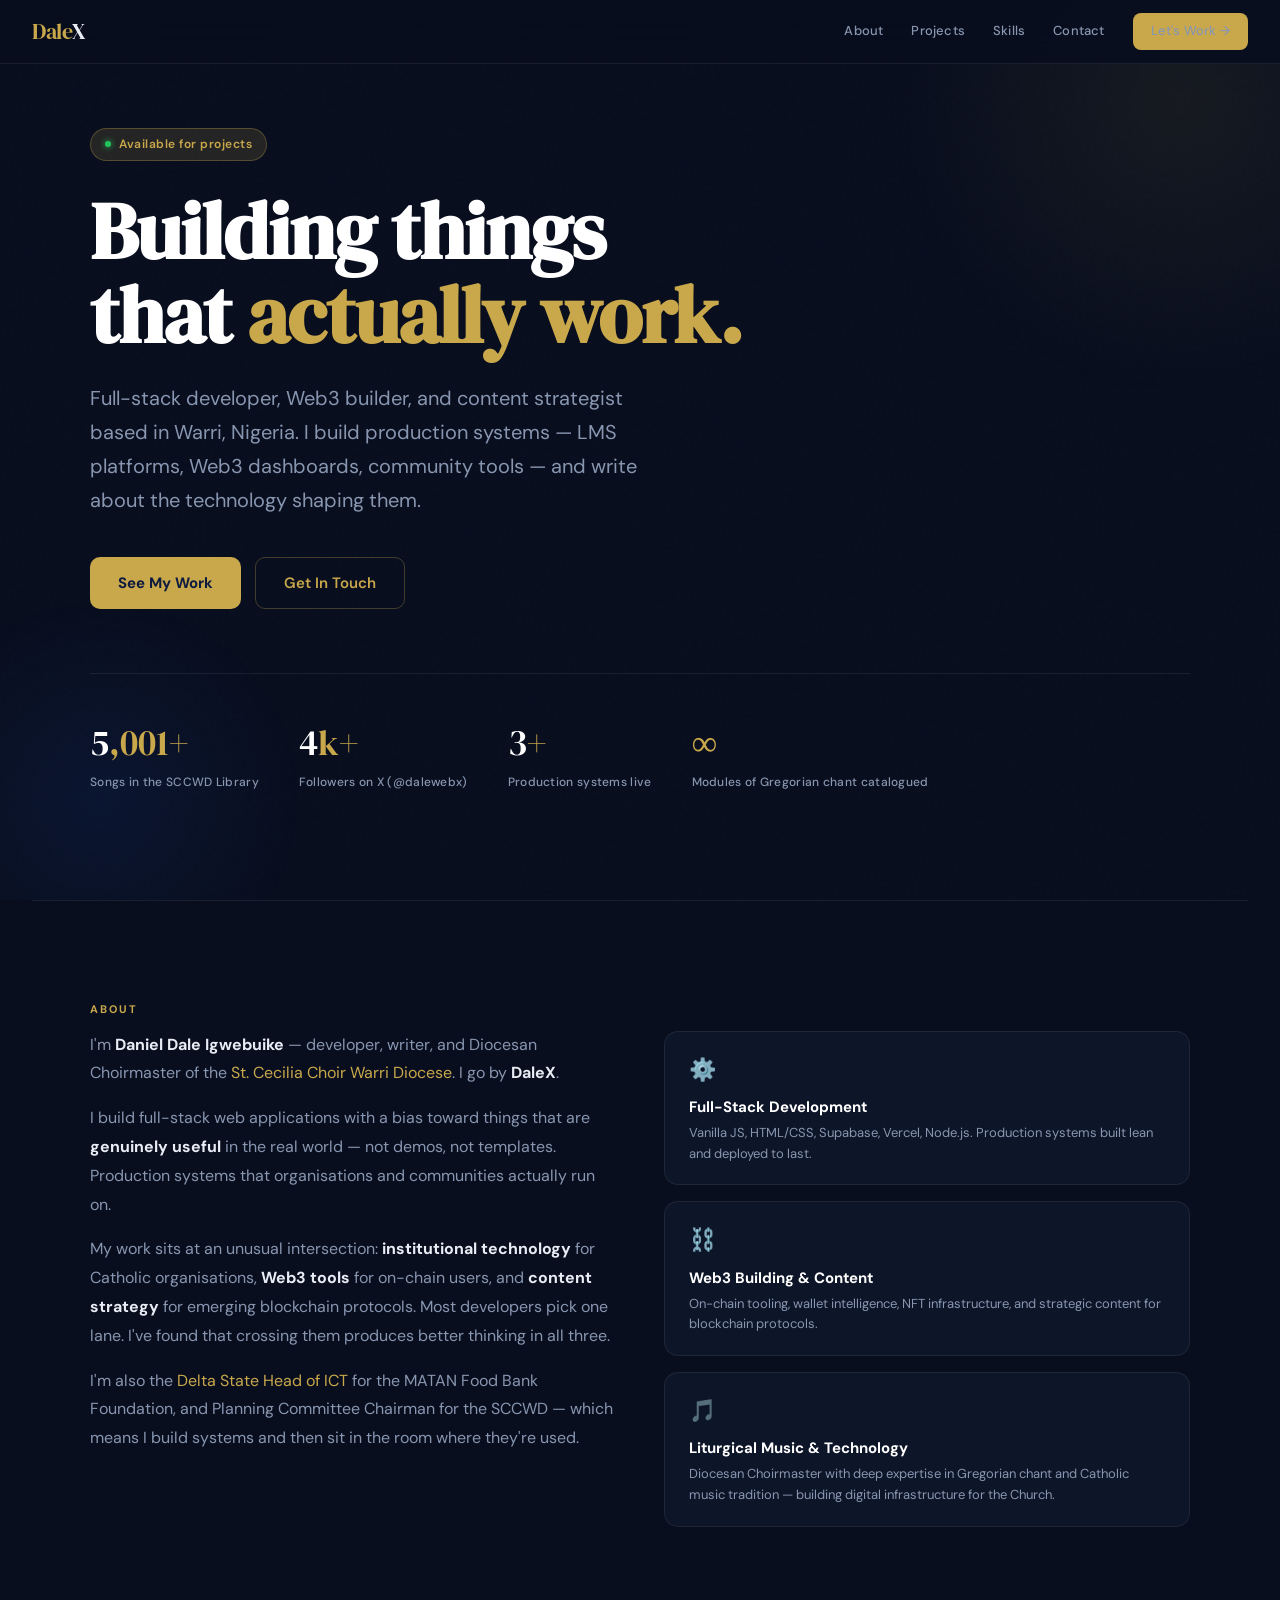
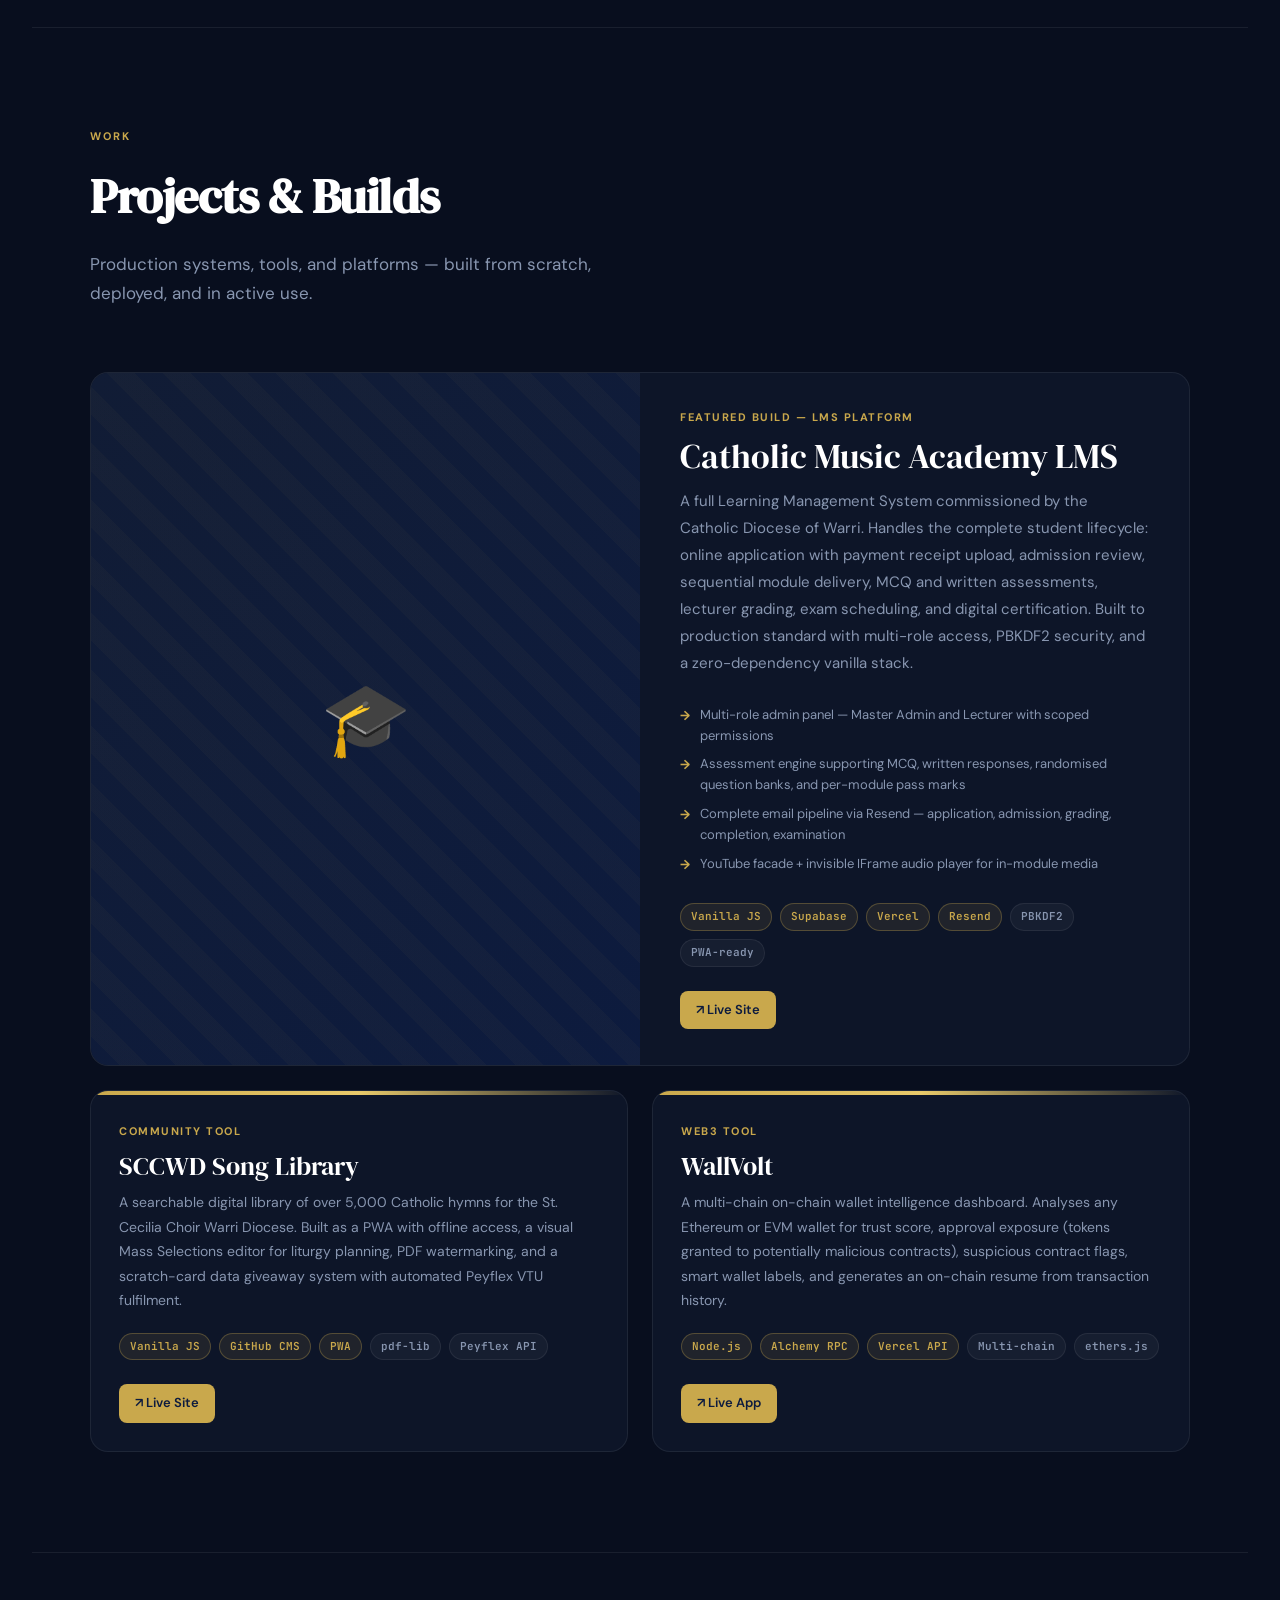
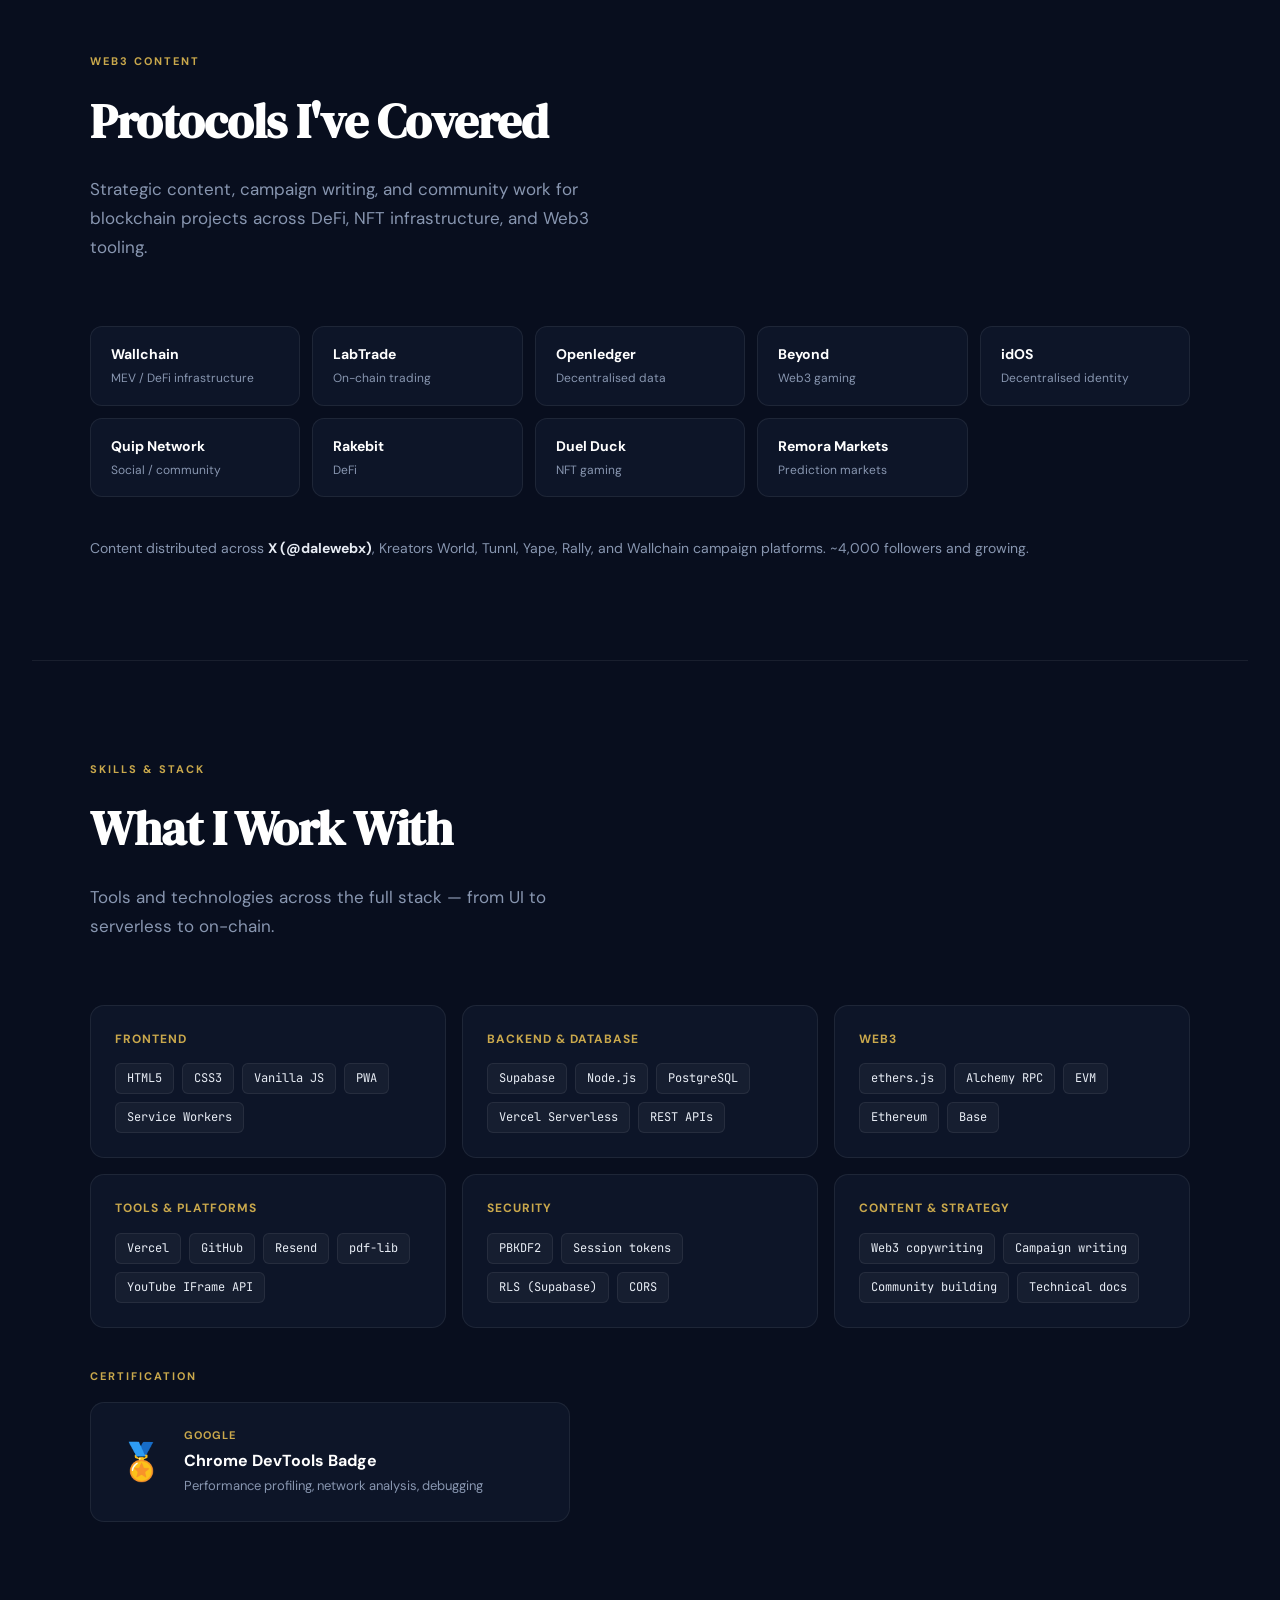
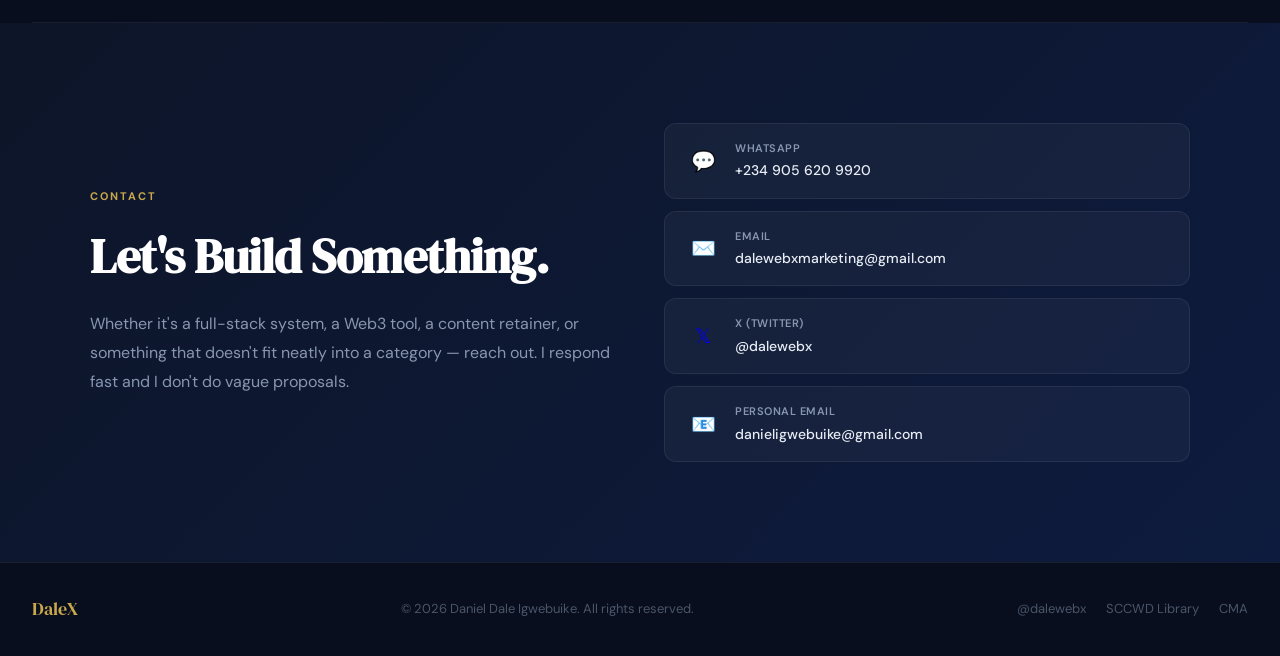
==== index.html @ 3e9bd4d6 "Rename index (40).html to index.html" ====
<!DOCTYPE html>
<html lang="en">
<head>
<meta charset="UTF-8"/>
<meta name="viewport" content="width=device-width,initial-scale=1.0"/>
<title>DaleX — Full-Stack Developer & Web3 Builder</title>
<link href="https://fonts.googleapis.com/css2?family=DM+Serif+Display:ital@0;1&family=DM+Sans:opsz,wght@9..40,300;9..40,400;9..40,500;9..40,600;9..40,700&family=JetBrains+Mono:wght@400;500&display=swap" rel="stylesheet"/>
<style>
*,*::before,*::after{box-sizing:border-box;margin:0;padding:0;}
:root{
  --bg:#080E1E;
  --bg2:#0D1528;
  --bg3:#111C35;
  --navy:#0D1B3E;
  --gold:#C9A84C;
  --gold2:#E8C96A;
  --gold-dim:rgba(201,168,76,0.15);
  --gold-border:rgba(201,168,76,0.3);
  --white:#FFFFFF;
  --text:#E8EDF5;
  --muted:#8896B0;
  --dim:#4A5568;
  --border:rgba(255,255,255,0.07);
  --card:#0D1528;
  --card2:#111C35;
  --ok:#22C55E;
  --tag-bg:rgba(201,168,76,0.1);
}
html{scroll-behavior:smooth;}
body{background:var(--bg);color:var(--text);font-family:'DM Sans',sans-serif;line-height:1.6;overflow-x:hidden;}

/* ── NOISE TEXTURE ── */
body::before{content:'';position:fixed;inset:0;background-image:url("data:image/svg+xml,%3Csvg viewBox='0 0 256 256' xmlns='http://www.w3.org/2000/svg'%3E%3Cfilter id='noise'%3E%3CfeTurbulence type='fractalNoise' baseFrequency='0.9' numOctaves='4' stitchTiles='stitch'/%3E%3C/filter%3E%3Crect width='100%25' height='100%25' filter='url(%23noise)' opacity='0.03'/%3E%3C/svg%3E");pointer-events:none;z-index:0;opacity:0.4;}

/* ── NAV ── */
nav{position:fixed;top:0;left:0;right:0;z-index:100;padding:0 32px;height:64px;display:flex;align-items:center;justify-content:space-between;border-bottom:1px solid var(--border);background:rgba(8,14,30,0.85);backdrop-filter:blur(16px);}
.nav-brand{font-family:'DM Serif Display',serif;font-size:22px;color:var(--gold);letter-spacing:-0.5px;text-decoration:none;}
.nav-brand span{color:var(--text);}
.nav-links{display:flex;align-items:center;gap:28px;}
.nav-links a{font-size:13px;font-weight:500;color:var(--muted);text-decoration:none;letter-spacing:0.2px;transition:color 0.2s;}
.nav-links a:hover{color:var(--gold);}
.nav-cta{background:var(--gold);color:var(--navy);padding:8px 18px;border-radius:8px;font-size:13px;font-weight:700;text-decoration:none;transition:all 0.2s;}
.nav-cta:hover{background:var(--gold2);transform:translateY(-1px);}
@media(max-width:600px){.nav-links{display:none;}}

/* ── HERO ── */
.hero{min-height:100vh;display:flex;align-items:center;padding:100px 32px 80px;position:relative;overflow:hidden;}
.hero-glow{position:absolute;top:-200px;right:-200px;width:600px;height:600px;background:radial-gradient(circle,rgba(201,168,76,0.08) 0%,transparent 70%);pointer-events:none;}
.hero-glow2{position:absolute;bottom:-100px;left:-100px;width:400px;height:400px;background:radial-gradient(circle,rgba(13,27,62,0.6) 0%,transparent 70%);pointer-events:none;}
.hero-inner{max-width:1100px;margin:0 auto;width:100%;position:relative;z-index:1;}
.hero-badge{display:inline-flex;align-items:center;gap:8px;background:var(--gold-dim);border:1px solid var(--gold-border);border-radius:100px;padding:6px 14px;font-size:12px;font-weight:600;color:var(--gold);letter-spacing:0.5px;margin-bottom:28px;}
.hero-badge::before{content:'';width:6px;height:6px;border-radius:50%;background:var(--ok);box-shadow:0 0 6px var(--ok);animation:pulse 2s infinite;}
@keyframes pulse{0%,100%{opacity:1;}50%{opacity:0.4;}}
.hero-title{font-family:'DM Serif Display',serif;font-size:clamp(42px,7vw,80px);line-height:1.05;color:var(--white);margin-bottom:24px;letter-spacing:-1px;}
.hero-title .gold{color:var(--gold);}
.hero-title .dim{color:var(--muted);}
.hero-sub{font-size:clamp(16px,2vw,20px);color:var(--muted);max-width:560px;line-height:1.7;margin-bottom:40px;}
.hero-actions{display:flex;gap:14px;flex-wrap:wrap;}
.btn-primary{background:var(--gold);color:var(--navy);padding:14px 28px;border-radius:10px;font-size:15px;font-weight:700;text-decoration:none;transition:all 0.2s;display:inline-flex;align-items:center;gap:8px;}
.btn-primary:hover{background:var(--gold2);transform:translateY(-2px);box-shadow:0 8px 24px rgba(201,168,76,0.25);}
.btn-outline{border:1.5px solid var(--gold-border);color:var(--gold);padding:13px 28px;border-radius:10px;font-size:15px;font-weight:600;text-decoration:none;transition:all 0.2s;display:inline-flex;align-items:center;gap:8px;}
.btn-outline:hover{border-color:var(--gold);background:var(--gold-dim);}
.hero-stats{display:flex;gap:40px;margin-top:64px;padding-top:40px;border-top:1px solid var(--border);flex-wrap:wrap;}
.stat-item{}
.stat-num{font-family:'DM Serif Display',serif;font-size:36px;color:var(--white);}
.stat-num span{color:var(--gold);}
.stat-label{font-size:12px;color:var(--muted);font-weight:500;letter-spacing:0.3px;margin-top:2px;}

/* ── SECTIONS ── */
section{padding:100px 32px;position:relative;}
.section-inner{max-width:1100px;margin:0 auto;}
.section-label{font-size:11px;font-weight:700;letter-spacing:2px;text-transform:uppercase;color:var(--gold);margin-bottom:12px;}
.section-title{font-family:'DM Serif Display',serif;font-size:clamp(32px,5vw,48px);color:var(--white);margin-bottom:16px;letter-spacing:-0.5px;}
.section-sub{font-size:17px;color:var(--muted);max-width:540px;line-height:1.7;margin-bottom:64px;}
.divider{height:1px;background:var(--border);margin:0 32px;}

/* ── ABOUT ── */
.about-grid{display:grid;grid-template-columns:1fr 1fr;gap:48px;align-items:start;}
@media(max-width:768px){.about-grid{grid-template-columns:1fr;}}
.about-text p{font-size:16px;color:var(--muted);line-height:1.8;margin-bottom:16px;}
.about-text p strong{color:var(--text);}
.about-text p .gold{color:var(--gold);}
.pillars{display:flex;flex-direction:column;gap:16px;}
.pillar{background:var(--card);border:1px solid var(--border);border-radius:14px;padding:20px 24px;transition:border-color 0.2s;}
.pillar:hover{border-color:var(--gold-border);}
.pillar-icon{font-size:22px;margin-bottom:8px;}
.pillar-title{font-size:15px;font-weight:700;color:var(--white);margin-bottom:4px;}
.pillar-desc{font-size:13px;color:var(--muted);line-height:1.6;}

/* ── PROJECTS ── */
.projects-grid{display:grid;grid-template-columns:repeat(auto-fill,minmax(480px,1fr));gap:24px;}
@media(max-width:560px){.projects-grid{grid-template-columns:1fr;}}
.project-card{background:var(--card);border:1px solid var(--border);border-radius:18px;overflow:hidden;transition:all 0.25s;position:relative;}
.project-card:hover{border-color:var(--gold-border);transform:translateY(-4px);box-shadow:0 16px 48px rgba(0,0,0,0.4);}
.project-card.featured{grid-column:1/-1;display:grid;grid-template-columns:1fr 1fr;gap:0;}
@media(max-width:800px){.project-card.featured{grid-template-columns:1fr;}}
.project-accent{height:4px;background:linear-gradient(90deg,var(--gold),var(--gold2),transparent);}
.project-body{padding:28px;}
.project-featured-body{padding:36px 40px;display:flex;flex-direction:column;justify-content:center;}
.project-featured-visual{background:linear-gradient(135deg,var(--bg3),var(--navy));display:flex;align-items:center;justify-content:center;min-height:260px;position:relative;overflow:hidden;}
.project-featured-visual::before{content:'';position:absolute;inset:0;background:repeating-linear-gradient(45deg,transparent,transparent 20px,rgba(201,168,76,0.03) 20px,rgba(201,168,76,0.03) 40px);}
.pf-icon{font-size:72px;position:relative;z-index:1;}
.project-type{font-size:11px;font-weight:700;letter-spacing:1.5px;text-transform:uppercase;color:var(--gold);margin-bottom:10px;}
.project-name{font-family:'DM Serif Display',serif;font-size:26px;color:var(--white);margin-bottom:8px;line-height:1.2;}
.project-name-lg{font-family:'DM Serif Display',serif;font-size:34px;color:var(--white);margin-bottom:12px;line-height:1.15;}
.project-desc{font-size:14px;color:var(--muted);line-height:1.75;margin-bottom:20px;}
.project-desc-lg{font-size:15px;color:var(--muted);line-height:1.8;margin-bottom:28px;}
.project-tags{display:flex;gap:8px;flex-wrap:wrap;margin-bottom:24px;}
.tag{background:var(--tag-bg);border:1px solid var(--gold-border);color:var(--gold);font-size:11px;font-weight:600;padding:4px 10px;border-radius:100px;font-family:'JetBrains Mono',monospace;}
.tag.dim{background:rgba(255,255,255,0.04);border-color:var(--border);color:var(--muted);}
.project-links{display:flex;gap:10px;flex-wrap:wrap;}
.link-btn{display:inline-flex;align-items:center;gap:6px;font-size:13px;font-weight:600;text-decoration:none;padding:9px 16px;border-radius:8px;transition:all 0.18s;}
.link-live{background:var(--gold);color:var(--navy);}
.link-live:hover{background:var(--gold2);}
.link-ghost{border:1px solid var(--border);color:var(--muted);}
.link-ghost:hover{border-color:var(--gold-border);color:var(--gold);}
.project-highlights{display:flex;flex-direction:column;gap:8px;margin-bottom:28px;}
.highlight{display:flex;align-items:flex-start;gap:10px;font-size:13px;color:var(--muted);}
.highlight::before{content:'→';color:var(--gold);font-weight:700;margin-top:1px;flex-shrink:0;}

/* ── WEB3 CONTENT ── */
.content-grid{display:grid;grid-template-columns:repeat(auto-fill,minmax(200px,1fr));gap:12px;margin-bottom:40px;}
.content-pill{background:var(--card);border:1px solid var(--border);border-radius:12px;padding:16px 20px;transition:all 0.2s;}
.content-pill:hover{border-color:var(--gold-border);}
.content-pill-name{font-size:14px;font-weight:700;color:var(--white);margin-bottom:4px;}
.content-pill-cat{font-size:12px;color:var(--muted);}

/* ── SKILLS ── */
.skills-grid{display:grid;grid-template-columns:repeat(auto-fill,minmax(280px,1fr));gap:16px;}
.skill-group{background:var(--card);border:1px solid var(--border);border-radius:14px;padding:24px;}
.skill-group-title{font-size:12px;font-weight:700;letter-spacing:1px;text-transform:uppercase;color:var(--gold);margin-bottom:14px;}
.skill-items{display:flex;flex-wrap:wrap;gap:8px;}
.skill-item{background:rgba(255,255,255,0.04);border:1px solid var(--border);border-radius:6px;padding:5px 11px;font-size:12px;color:var(--text);font-family:'JetBrains Mono',monospace;}

/* ── CERT ── */
.cert-card{background:var(--card);border:1px solid var(--border);border-radius:14px;padding:24px 28px;display:flex;align-items:center;gap:20px;max-width:480px;}
.cert-icon{font-size:36px;flex-shrink:0;}
.cert-issuer{font-size:11px;font-weight:700;letter-spacing:1px;text-transform:uppercase;color:var(--gold);margin-bottom:4px;}
.cert-name{font-size:16px;font-weight:700;color:var(--white);margin-bottom:2px;}
.cert-sub{font-size:13px;color:var(--muted);}

/* ── CONTACT ── */
.contact-section{background:linear-gradient(135deg,var(--bg2),var(--navy));}
.contact-grid{display:grid;grid-template-columns:1fr 1fr;gap:48px;align-items:center;}
@media(max-width:768px){.contact-grid{grid-template-columns:1fr;}}
.contact-links{display:flex;flex-direction:column;gap:12px;}
.contact-link{display:flex;align-items:center;gap:14px;background:rgba(255,255,255,0.04);border:1px solid var(--border);border-radius:12px;padding:16px 20px;text-decoration:none;transition:all 0.2s;}
.contact-link:hover{border-color:var(--gold-border);background:var(--gold-dim);}
.contact-link-icon{font-size:20px;width:36px;text-align:center;flex-shrink:0;}
.contact-link-label{font-size:11px;color:var(--muted);font-weight:600;letter-spacing:0.5px;text-transform:uppercase;margin-bottom:2px;}
.contact-link-val{font-size:14px;color:var(--text);font-weight:500;}

/* ── FOOTER ── */
footer{padding:32px;border-top:1px solid var(--border);display:flex;align-items:center;justify-content:space-between;flex-wrap:wrap;gap:16px;}
.footer-brand{font-family:'DM Serif Display',serif;font-size:18px;color:var(--gold);}
.footer-credit{font-size:13px;color:var(--dim);}
.footer-links{display:flex;gap:20px;}
.footer-links a{font-size:13px;color:var(--dim);text-decoration:none;transition:color 0.2s;}
.footer-links a:hover{color:var(--gold);}
</style>
</head>
<body>

<!-- NAV -->
<nav>
  <a class="nav-brand" href="#top">Dale<span>X</span></a>
  <div class="nav-links">
    <a href="#about">About</a>
    <a href="#projects">Projects</a>
    <a href="#skills">Skills</a>
    <a href="#contact">Contact</a>
    <a class="nav-cta" href="https://wa.me/2349056209920" target="_blank">Let's Work →</a>
  </div>
</nav>

<!-- HERO -->
<section class="hero" id="top">
  <div class="hero-glow"></div>
  <div class="hero-glow2"></div>
  <div class="hero-inner">
    <div class="hero-badge">Available for projects</div>
    <h1 class="hero-title">
      Building things<br>
      that <span class="gold">actually work.</span>
    </h1>
    <p class="hero-sub">Full-stack developer, Web3 builder, and content strategist based in Warri, Nigeria. I build production systems — LMS platforms, Web3 dashboards, community tools — and write about the technology shaping them.</p>
    <div class="hero-actions">
      <a class="btn-primary" href="#projects">See My Work</a>
      <a class="btn-outline" href="#contact">Get In Touch</a>
    </div>
    <div class="hero-stats">
      <div class="stat-item">
        <div class="stat-num">5<span>,001+</span></div>
        <div class="stat-label">Songs in the SCCWD Library</div>
      </div>
      <div class="stat-item">
        <div class="stat-num">4<span>k+</span></div>
        <div class="stat-label">Followers on X (@dalewebx)</div>
      </div>
      <div class="stat-item">
        <div class="stat-num">3<span>+</span></div>
        <div class="stat-label">Production systems live</div>
      </div>
      <div class="stat-item">
        <div class="stat-num"><span>∞</span></div>
        <div class="stat-label">Modules of Gregorian chant catalogued</div>
      </div>
    </div>
  </div>
</section>

<div class="divider"></div>

<!-- ABOUT -->
<section id="about">
  <div class="section-inner">
    <div class="section-label">About</div>
    <div class="about-grid">
      <div class="about-text">
        <p>I'm <strong>Daniel Dale Igwebuike</strong> — developer, writer, and Diocesan Choirmaster of the <span class="gold">St. Cecilia Choir Warri Diocese</span>. I go by <strong>DaleX</strong>.</p>
        <p>I build full-stack web applications with a bias toward things that are <strong>genuinely useful</strong> in the real world — not demos, not templates. Production systems that organisations and communities actually run on.</p>
        <p>My work sits at an unusual intersection: <strong>institutional technology</strong> for Catholic organisations, <strong>Web3 tools</strong> for on-chain users, and <strong>content strategy</strong> for emerging blockchain protocols. Most developers pick one lane. I've found that crossing them produces better thinking in all three.</p>
        <p>I'm also the <span class="gold">Delta State Head of ICT</span> for the MATAN Food Bank Foundation, and Planning Committee Chairman for the SCCWD — which means I build systems and then sit in the room where they're used.</p>
      </div>
      <div class="pillars">
        <div class="pillar">
          <div class="pillar-icon">⚙️</div>
          <div class="pillar-title">Full-Stack Development</div>
          <div class="pillar-desc">Vanilla JS, HTML/CSS, Supabase, Vercel, Node.js. Production systems built lean and deployed to last.</div>
        </div>
        <div class="pillar">
          <div class="pillar-icon">⛓️</div>
          <div class="pillar-title">Web3 Building & Content</div>
          <div class="pillar-desc">On-chain tooling, wallet intelligence, NFT infrastructure, and strategic content for blockchain protocols.</div>
        </div>
        <div class="pillar">
          <div class="pillar-icon">🎵</div>
          <div class="pillar-title">Liturgical Music & Technology</div>
          <div class="pillar-desc">Diocesan Choirmaster with deep expertise in Gregorian chant and Catholic music tradition — building digital infrastructure for the Church.</div>
        </div>
      </div>
    </div>
  </div>
</section>

<div class="divider"></div>

<!-- PROJECTS -->
<section id="projects">
  <div class="section-inner">
    <div class="section-label">Work</div>
    <h2 class="section-title">Projects & Builds</h2>
    <p class="section-sub">Production systems, tools, and platforms — built from scratch, deployed, and in active use.</p>

    <div class="projects-grid">

      <!-- FEATURED: CMA LMS -->
      <div class="project-card featured">
        <div class="project-featured-visual">
          <div class="pf-icon">🎓</div>
        </div>
        <div class="project-featured-body">
          <div class="project-type">Featured Build — LMS Platform</div>
          <div class="project-name-lg">Catholic Music Academy LMS</div>
          <p class="project-desc-lg">A full Learning Management System commissioned by the Catholic Diocese of Warri. Handles the complete student lifecycle: online application with payment receipt upload, admission review, sequential module delivery, MCQ and written assessments, lecturer grading, exam scheduling, and digital certification. Built to production standard with multi-role access, PBKDF2 security, and a zero-dependency vanilla stack.</p>
          <div class="project-highlights">
            <div class="highlight">Multi-role admin panel — Master Admin and Lecturer with scoped permissions</div>
            <div class="highlight">Assessment engine supporting MCQ, written responses, randomised question banks, and per-module pass marks</div>
            <div class="highlight">Complete email pipeline via Resend — application, admission, grading, completion, examination</div>
            <div class="highlight">YouTube facade + invisible IFrame audio player for in-module media</div>
          </div>
          <div class="project-tags">
            <span class="tag">Vanilla JS</span>
            <span class="tag">Supabase</span>
            <span class="tag">Vercel</span>
            <span class="tag">Resend</span>
            <span class="tag dim">PBKDF2</span>
            <span class="tag dim">PWA-ready</span>
          </div>
          <div class="project-links">
            <a class="link-btn link-live" href="https://catholicmusicacademy.net" target="_blank">↗ Live Site</a>
          </div>
        </div>
      </div>

      <!-- SCCWD LIBRARY -->
      <div class="project-card">
        <div class="project-accent"></div>
        <div class="project-body">
          <div class="project-type">Community Tool</div>
          <div class="project-name">SCCWD Song Library</div>
          <p class="project-desc">A searchable digital library of over 5,000 Catholic hymns for the St. Cecilia Choir Warri Diocese. Built as a PWA with offline access, a visual Mass Selections editor for liturgy planning, PDF watermarking, and a scratch-card data giveaway system with automated Peyflex VTU fulfilment.</p>
          <div class="project-tags">
            <span class="tag">Vanilla JS</span>
            <span class="tag">GitHub CMS</span>
            <span class="tag">PWA</span>
            <span class="tag dim">pdf-lib</span>
            <span class="tag dim">Peyflex API</span>
          </div>
          <div class="project-links">
            <a class="link-btn link-live" href="https://sccwdlibrary.xyz" target="_blank">↗ Live Site</a>
          </div>
        </div>
      </div>

      <!-- WALLVOLT -->
      <div class="project-card">
        <div class="project-accent"></div>
        <div class="project-body">
          <div class="project-type">Web3 Tool</div>
          <div class="project-name">WallVolt</div>
          <p class="project-desc">A multi-chain on-chain wallet intelligence dashboard. Analyses any Ethereum or EVM wallet for trust score, approval exposure (tokens granted to potentially malicious contracts), suspicious contract flags, smart wallet labels, and generates an on-chain resume from transaction history.</p>
          <div class="project-tags">
            <span class="tag">Node.js</span>
            <span class="tag">Alchemy RPC</span>
            <span class="tag">Vercel API</span>
            <span class="tag dim">Multi-chain</span>
            <span class="tag dim">ethers.js</span>
          </div>
          <div class="project-links">
            <a class="link-btn link-live" href="https://wallvolt.vercel.app" target="_blank">↗ Live App</a>
          </div>
        </div>
      </div>

    </div>
  </div>
</section>

<div class="divider"></div>

<!-- WEB3 CONTENT -->
<section>
  <div class="section-inner">
    <div class="section-label">Web3 Content</div>
    <h2 class="section-title">Protocols I've Covered</h2>
    <p class="section-sub">Strategic content, campaign writing, and community work for blockchain projects across DeFi, NFT infrastructure, and Web3 tooling.</p>
    <div class="content-grid">
      <div class="content-pill"><div class="content-pill-name">Wallchain</div><div class="content-pill-cat">MEV / DeFi infrastructure</div></div>
      <div class="content-pill"><div class="content-pill-name">LabTrade</div><div class="content-pill-cat">On-chain trading</div></div>
      <div class="content-pill"><div class="content-pill-name">Openledger</div><div class="content-pill-cat">Decentralised data</div></div>
      <div class="content-pill"><div class="content-pill-name">Beyond</div><div class="content-pill-cat">Web3 gaming</div></div>
      <div class="content-pill"><div class="content-pill-name">idOS</div><div class="content-pill-cat">Decentralised identity</div></div>
      <div class="content-pill"><div class="content-pill-name">Quip Network</div><div class="content-pill-cat">Social / community</div></div>
      <div class="content-pill"><div class="content-pill-name">Rakebit</div><div class="content-pill-cat">DeFi</div></div>
      <div class="content-pill"><div class="content-pill-name">Duel Duck</div><div class="content-pill-cat">NFT gaming</div></div>
      <div class="content-pill"><div class="content-pill-name">Remora Markets</div><div class="content-pill-cat">Prediction markets</div></div>
    </div>
    <p style="font-size:14px;color:var(--muted);">Content distributed across <strong style="color:var(--text);">X (@dalewebx)</strong>, Kreators World, Tunnl, Yape, Rally, and Wallchain campaign platforms. ~4,000 followers and growing.</p>
  </div>
</section>

<div class="divider"></div>

<!-- SKILLS -->
<section id="skills">
  <div class="section-inner">
    <div class="section-label">Skills & Stack</div>
    <h2 class="section-title">What I Work With</h2>
    <p class="section-sub">Tools and technologies across the full stack — from UI to serverless to on-chain.</p>
    <div class="skills-grid">
      <div class="skill-group">
        <div class="skill-group-title">Frontend</div>
        <div class="skill-items">
          <span class="skill-item">HTML5</span><span class="skill-item">CSS3</span><span class="skill-item">Vanilla JS</span><span class="skill-item">PWA</span><span class="skill-item">Service Workers</span>
        </div>
      </div>
      <div class="skill-group">
        <div class="skill-group-title">Backend & Database</div>
        <div class="skill-items">
          <span class="skill-item">Supabase</span><span class="skill-item">Node.js</span><span class="skill-item">PostgreSQL</span><span class="skill-item">Vercel Serverless</span><span class="skill-item">REST APIs</span>
        </div>
      </div>
      <div class="skill-group">
        <div class="skill-group-title">Web3</div>
        <div class="skill-items">
          <span class="skill-item">ethers.js</span><span class="skill-item">Alchemy RPC</span><span class="skill-item">EVM</span><span class="skill-item">Ethereum</span><span class="skill-item">Base</span>
        </div>
      </div>
      <div class="skill-group">
        <div class="skill-group-title">Tools & Platforms</div>
        <div class="skill-items">
          <span class="skill-item">Vercel</span><span class="skill-item">GitHub</span><span class="skill-item">Resend</span><span class="skill-item">pdf-lib</span><span class="skill-item">YouTube IFrame API</span>
        </div>
      </div>
      <div class="skill-group">
        <div class="skill-group-title">Security</div>
        <div class="skill-items">
          <span class="skill-item">PBKDF2</span><span class="skill-item">Session tokens</span><span class="skill-item">RLS (Supabase)</span><span class="skill-item">CORS</span>
        </div>
      </div>
      <div class="skill-group">
        <div class="skill-group-title">Content & Strategy</div>
        <div class="skill-items">
          <span class="skill-item">Web3 copywriting</span><span class="skill-item">Campaign writing</span><span class="skill-item">Community building</span><span class="skill-item">Technical docs</span>
        </div>
      </div>
    </div>
    <div style="margin-top:40px;">
      <div class="section-label" style="margin-bottom:16px;">Certification</div>
      <div class="cert-card">
        <div class="cert-icon">🏅</div>
        <div>
          <div class="cert-issuer">Google</div>
          <div class="cert-name">Chrome DevTools Badge</div>
          <div class="cert-sub">Performance profiling, network analysis, debugging</div>
        </div>
      </div>
    </div>
  </div>
</section>

<div class="divider"></div>

<!-- CONTACT -->
<section id="contact" class="contact-section">
  <div class="section-inner">
    <div class="contact-grid">
      <div>
        <div class="section-label">Contact</div>
        <h2 class="section-title">Let's Build Something.</h2>
        <p style="font-size:16px;color:var(--muted);line-height:1.8;margin-bottom:0;">Whether it's a full-stack system, a Web3 tool, a content retainer, or something that doesn't fit neatly into a category — reach out. I respond fast and I don't do vague proposals.</p>
      </div>
      <div class="contact-links">
        <a class="contact-link" href="https://wa.me/2349056209920" target="_blank">
          <div class="contact-link-icon">💬</div>
          <div>
            <div class="contact-link-label">WhatsApp</div>
            <div class="contact-link-val">+234 905 620 9920</div>
          </div>
        </a>
        <a class="contact-link" href="mailto:dalewebxmarketing@gmail.com">
          <div class="contact-link-icon">✉️</div>
          <div>
            <div class="contact-link-label">Email</div>
            <div class="contact-link-val">dalewebxmarketing@gmail.com</div>
          </div>
        </a>
        <a class="contact-link" href="https://x.com/dalewebx" target="_blank">
          <div class="contact-link-icon">𝕏</div>
          <div>
            <div class="contact-link-label">X (Twitter)</div>
            <div class="contact-link-val">@dalewebx</div>
          </div>
        </a>
        <a class="contact-link" href="mailto:danieligwebuike@gmail.com">
          <div class="contact-link-icon">📧</div>
          <div>
            <div class="contact-link-label">Personal Email</div>
            <div class="contact-link-val">danieligwebuike@gmail.com</div>
          </div>
        </a>
      </div>
    </div>
  </div>
</section>

<!-- FOOTER -->
<footer>
  <div class="footer-brand">DaleX</div>
  <div class="footer-credit">© 2026 Daniel Dale Igwebuike. All rights reserved.</div>
  <div class="footer-links">
    <a href="https://x.com/dalewebx" target="_blank">@dalewebx</a>
    <a href="https://sccwdlibrary.xyz" target="_blank">SCCWD Library</a>
    <a href="https://catholicmusicacademy.net" target="_blank">CMA</a>
  </div>
</footer>

</body>
</html>
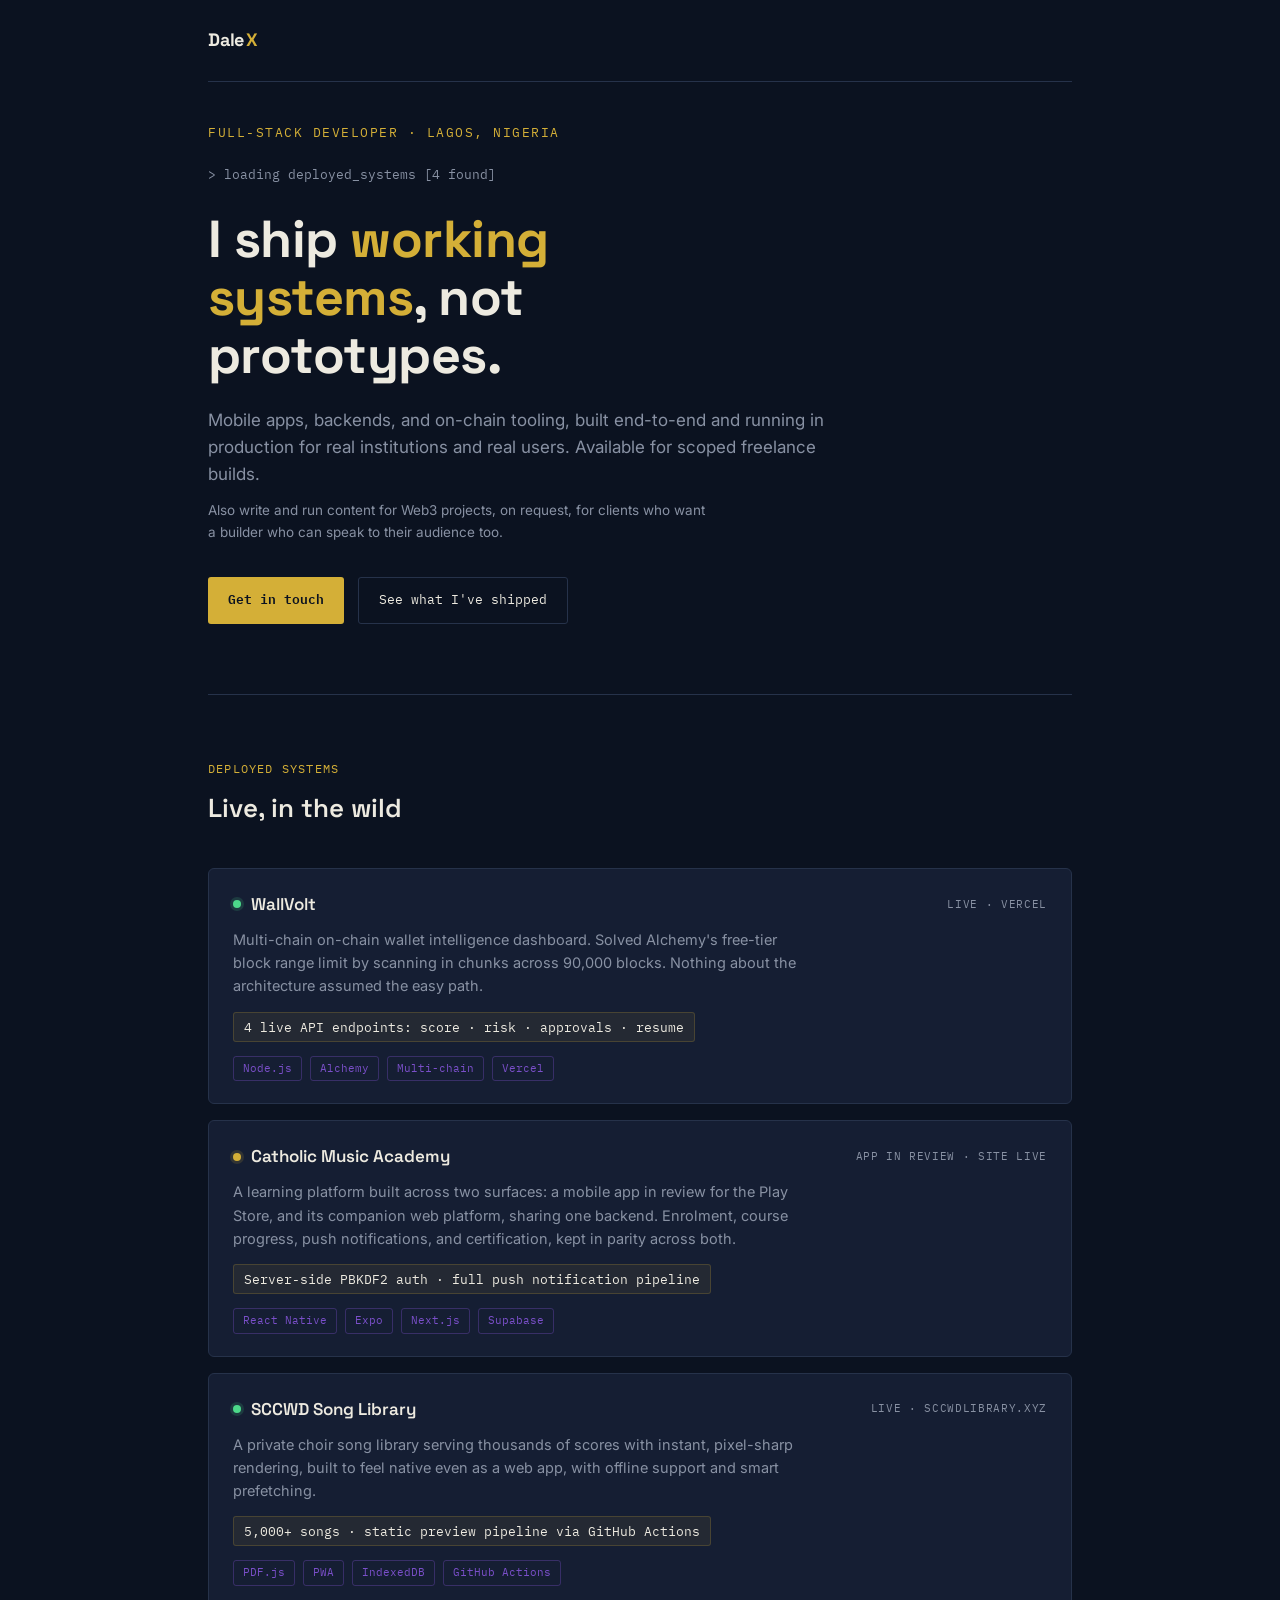
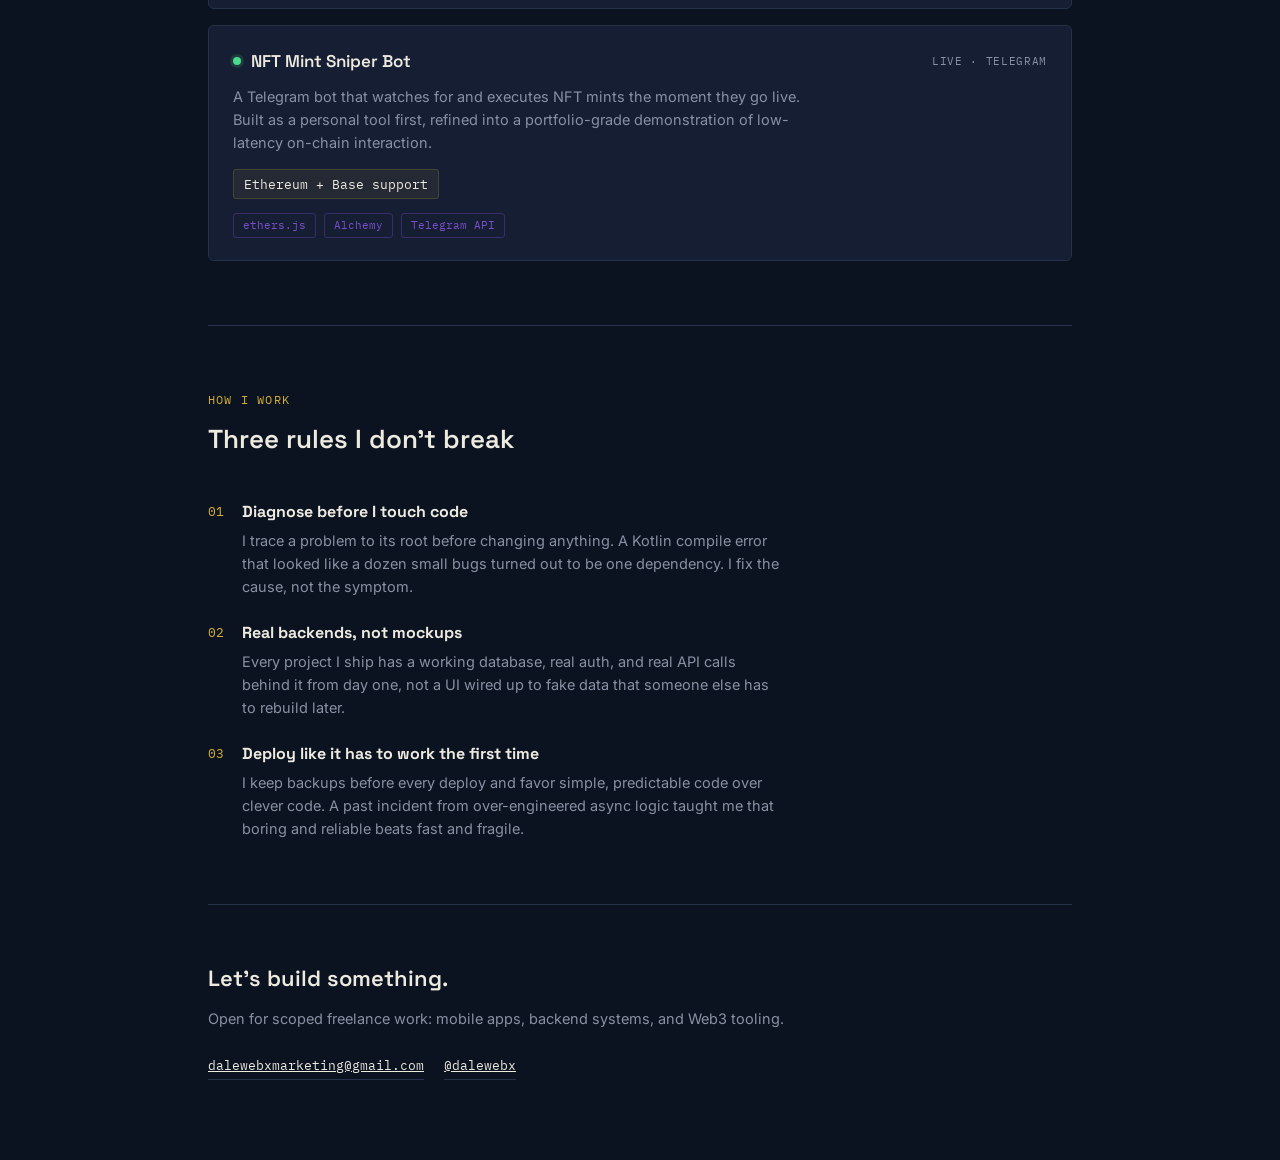
==== commit 826d204f: "Update index.html" ====
--- a/index.html
+++ b/index.html
@@ -1,470 +1,419 @@
 <!DOCTYPE html>
 <html lang="en">
 <head>
-<meta charset="UTF-8"/>
-<meta name="viewport" content="width=device-width,initial-scale=1.0"/>
-<title>DaleX — Full-Stack Developer & Web3 Builder</title>
-<link href="https://fonts.googleapis.com/css2?family=DM+Serif+Display:ital@0;1&family=DM+Sans:opsz,wght@9..40,300;9..40,400;9..40,500;9..40,600;9..40,700&family=JetBrains+Mono:wght@400;500&display=swap" rel="stylesheet"/>
+<meta charset="UTF-8">
+<meta name="viewport" content="width=device-width, initial-scale=1.0">
+<title>DaleX: Full-Stack Developer</title>
+<link rel="icon" type="image/svg+xml" href="[data-uri]">
 <style>
-*,*::before,*::after{box-sizing:border-box;margin:0;padding:0;}
-:root{
-  --bg:#080E1E;
-  --bg2:#0D1528;
-  --bg3:#111C35;
-  --navy:#0D1B3E;
-  --gold:#C9A84C;
-  --gold2:#E8C96A;
-  --gold-dim:rgba(201,168,76,0.15);
-  --gold-border:rgba(201,168,76,0.3);
-  --white:#FFFFFF;
-  --text:#E8EDF5;
-  --muted:#8896B0;
-  --dim:#4A5568;
-  --border:rgba(255,255,255,0.07);
-  --card:#0D1528;
-  --card2:#111C35;
-  --ok:#22C55E;
-  --tag-bg:rgba(201,168,76,0.1);
-}
-html{scroll-behavior:smooth;}
-body{background:var(--bg);color:var(--text);font-family:'DM Sans',sans-serif;line-height:1.6;overflow-x:hidden;}
-
-/* ── NOISE TEXTURE ── */
-body::before{content:'';position:fixed;inset:0;background-image:url("data:image/svg+xml,%3Csvg viewBox='0 0 256 256' xmlns='http://www.w3.org/2000/svg'%3E%3Cfilter id='noise'%3E%3CfeTurbulence type='fractalNoise' baseFrequency='0.9' numOctaves='4' stitchTiles='stitch'/%3E%3C/filter%3E%3Crect width='100%25' height='100%25' filter='url(%23noise)' opacity='0.03'/%3E%3C/svg%3E");pointer-events:none;z-index:0;opacity:0.4;}
-
-/* ── NAV ── */
-nav{position:fixed;top:0;left:0;right:0;z-index:100;padding:0 32px;height:64px;display:flex;align-items:center;justify-content:space-between;border-bottom:1px solid var(--border);background:rgba(8,14,30,0.85);backdrop-filter:blur(16px);}
-.nav-brand{font-family:'DM Serif Display',serif;font-size:22px;color:var(--gold);letter-spacing:-0.5px;text-decoration:none;}
-.nav-brand span{color:var(--text);}
-.nav-links{display:flex;align-items:center;gap:28px;}
-.nav-links a{font-size:13px;font-weight:500;color:var(--muted);text-decoration:none;letter-spacing:0.2px;transition:color 0.2s;}
-.nav-links a:hover{color:var(--gold);}
-.nav-cta{background:var(--gold);color:var(--navy);padding:8px 18px;border-radius:8px;font-size:13px;font-weight:700;text-decoration:none;transition:all 0.2s;}
-.nav-cta:hover{background:var(--gold2);transform:translateY(-1px);}
-@media(max-width:600px){.nav-links{display:none;}}
-
-/* ── HERO ── */
-.hero{min-height:100vh;display:flex;align-items:center;padding:100px 32px 80px;position:relative;overflow:hidden;}
-.hero-glow{position:absolute;top:-200px;right:-200px;width:600px;height:600px;background:radial-gradient(circle,rgba(201,168,76,0.08) 0%,transparent 70%);pointer-events:none;}
-.hero-glow2{position:absolute;bottom:-100px;left:-100px;width:400px;height:400px;background:radial-gradient(circle,rgba(13,27,62,0.6) 0%,transparent 70%);pointer-events:none;}
-.hero-inner{max-width:1100px;margin:0 auto;width:100%;position:relative;z-index:1;}
-.hero-badge{display:inline-flex;align-items:center;gap:8px;background:var(--gold-dim);border:1px solid var(--gold-border);border-radius:100px;padding:6px 14px;font-size:12px;font-weight:600;color:var(--gold);letter-spacing:0.5px;margin-bottom:28px;}
-.hero-badge::before{content:'';width:6px;height:6px;border-radius:50%;background:var(--ok);box-shadow:0 0 6px var(--ok);animation:pulse 2s infinite;}
-@keyframes pulse{0%,100%{opacity:1;}50%{opacity:0.4;}}
-.hero-title{font-family:'DM Serif Display',serif;font-size:clamp(42px,7vw,80px);line-height:1.05;color:var(--white);margin-bottom:24px;letter-spacing:-1px;}
-.hero-title .gold{color:var(--gold);}
-.hero-title .dim{color:var(--muted);}
-.hero-sub{font-size:clamp(16px,2vw,20px);color:var(--muted);max-width:560px;line-height:1.7;margin-bottom:40px;}
-.hero-actions{display:flex;gap:14px;flex-wrap:wrap;}
-.btn-primary{background:var(--gold);color:var(--navy);padding:14px 28px;border-radius:10px;font-size:15px;font-weight:700;text-decoration:none;transition:all 0.2s;display:inline-flex;align-items:center;gap:8px;}
-.btn-primary:hover{background:var(--gold2);transform:translateY(-2px);box-shadow:0 8px 24px rgba(201,168,76,0.25);}
-.btn-outline{border:1.5px solid var(--gold-border);color:var(--gold);padding:13px 28px;border-radius:10px;font-size:15px;font-weight:600;text-decoration:none;transition:all 0.2s;display:inline-flex;align-items:center;gap:8px;}
-.btn-outline:hover{border-color:var(--gold);background:var(--gold-dim);}
-.hero-stats{display:flex;gap:40px;margin-top:64px;padding-top:40px;border-top:1px solid var(--border);flex-wrap:wrap;}
-.stat-item{}
-.stat-num{font-family:'DM Serif Display',serif;font-size:36px;color:var(--white);}
-.stat-num span{color:var(--gold);}
-.stat-label{font-size:12px;color:var(--muted);font-weight:500;letter-spacing:0.3px;margin-top:2px;}
-
-/* ── SECTIONS ── */
-section{padding:100px 32px;position:relative;}
-.section-inner{max-width:1100px;margin:0 auto;}
-.section-label{font-size:11px;font-weight:700;letter-spacing:2px;text-transform:uppercase;color:var(--gold);margin-bottom:12px;}
-.section-title{font-family:'DM Serif Display',serif;font-size:clamp(32px,5vw,48px);color:var(--white);margin-bottom:16px;letter-spacing:-0.5px;}
-.section-sub{font-size:17px;color:var(--muted);max-width:540px;line-height:1.7;margin-bottom:64px;}
-.divider{height:1px;background:var(--border);margin:0 32px;}
-
-/* ── ABOUT ── */
-.about-grid{display:grid;grid-template-columns:1fr 1fr;gap:48px;align-items:start;}
-@media(max-width:768px){.about-grid{grid-template-columns:1fr;}}
-.about-text p{font-size:16px;color:var(--muted);line-height:1.8;margin-bottom:16px;}
-.about-text p strong{color:var(--text);}
-.about-text p .gold{color:var(--gold);}
-.pillars{display:flex;flex-direction:column;gap:16px;}
-.pillar{background:var(--card);border:1px solid var(--border);border-radius:14px;padding:20px 24px;transition:border-color 0.2s;}
-.pillar:hover{border-color:var(--gold-border);}
-.pillar-icon{font-size:22px;margin-bottom:8px;}
-.pillar-title{font-size:15px;font-weight:700;color:var(--white);margin-bottom:4px;}
-.pillar-desc{font-size:13px;color:var(--muted);line-height:1.6;}
-
-/* ── PROJECTS ── */
-.projects-grid{display:grid;grid-template-columns:repeat(auto-fill,minmax(480px,1fr));gap:24px;}
-@media(max-width:560px){.projects-grid{grid-template-columns:1fr;}}
-.project-card{background:var(--card);border:1px solid var(--border);border-radius:18px;overflow:hidden;transition:all 0.25s;position:relative;}
-.project-card:hover{border-color:var(--gold-border);transform:translateY(-4px);box-shadow:0 16px 48px rgba(0,0,0,0.4);}
-.project-card.featured{grid-column:1/-1;display:grid;grid-template-columns:1fr 1fr;gap:0;}
-@media(max-width:800px){.project-card.featured{grid-template-columns:1fr;}}
-.project-accent{height:4px;background:linear-gradient(90deg,var(--gold),var(--gold2),transparent);}
-.project-body{padding:28px;}
-.project-featured-body{padding:36px 40px;display:flex;flex-direction:column;justify-content:center;}
-.project-featured-visual{background:linear-gradient(135deg,var(--bg3),var(--navy));display:flex;align-items:center;justify-content:center;min-height:260px;position:relative;overflow:hidden;}
-.project-featured-visual::before{content:'';position:absolute;inset:0;background:repeating-linear-gradient(45deg,transparent,transparent 20px,rgba(201,168,76,0.03) 20px,rgba(201,168,76,0.03) 40px);}
-.pf-icon{font-size:72px;position:relative;z-index:1;}
-.project-type{font-size:11px;font-weight:700;letter-spacing:1.5px;text-transform:uppercase;color:var(--gold);margin-bottom:10px;}
-.project-name{font-family:'DM Serif Display',serif;font-size:26px;color:var(--white);margin-bottom:8px;line-height:1.2;}
-.project-name-lg{font-family:'DM Serif Display',serif;font-size:34px;color:var(--white);margin-bottom:12px;line-height:1.15;}
-.project-desc{font-size:14px;color:var(--muted);line-height:1.75;margin-bottom:20px;}
-.project-desc-lg{font-size:15px;color:var(--muted);line-height:1.8;margin-bottom:28px;}
-.project-tags{display:flex;gap:8px;flex-wrap:wrap;margin-bottom:24px;}
-.tag{background:var(--tag-bg);border:1px solid var(--gold-border);color:var(--gold);font-size:11px;font-weight:600;padding:4px 10px;border-radius:100px;font-family:'JetBrains Mono',monospace;}
-.tag.dim{background:rgba(255,255,255,0.04);border-color:var(--border);color:var(--muted);}
-.project-links{display:flex;gap:10px;flex-wrap:wrap;}
-.link-btn{display:inline-flex;align-items:center;gap:6px;font-size:13px;font-weight:600;text-decoration:none;padding:9px 16px;border-radius:8px;transition:all 0.18s;}
-.link-live{background:var(--gold);color:var(--navy);}
-.link-live:hover{background:var(--gold2);}
-.link-ghost{border:1px solid var(--border);color:var(--muted);}
-.link-ghost:hover{border-color:var(--gold-border);color:var(--gold);}
-.project-highlights{display:flex;flex-direction:column;gap:8px;margin-bottom:28px;}
-.highlight{display:flex;align-items:flex-start;gap:10px;font-size:13px;color:var(--muted);}
-.highlight::before{content:'→';color:var(--gold);font-weight:700;margin-top:1px;flex-shrink:0;}
-
-/* ── WEB3 CONTENT ── */
-.content-grid{display:grid;grid-template-columns:repeat(auto-fill,minmax(200px,1fr));gap:12px;margin-bottom:40px;}
-.content-pill{background:var(--card);border:1px solid var(--border);border-radius:12px;padding:16px 20px;transition:all 0.2s;}
-.content-pill:hover{border-color:var(--gold-border);}
-.content-pill-name{font-size:14px;font-weight:700;color:var(--white);margin-bottom:4px;}
-.content-pill-cat{font-size:12px;color:var(--muted);}
-
-/* ── SKILLS ── */
-.skills-grid{display:grid;grid-template-columns:repeat(auto-fill,minmax(280px,1fr));gap:16px;}
-.skill-group{background:var(--card);border:1px solid var(--border);border-radius:14px;padding:24px;}
-.skill-group-title{font-size:12px;font-weight:700;letter-spacing:1px;text-transform:uppercase;color:var(--gold);margin-bottom:14px;}
-.skill-items{display:flex;flex-wrap:wrap;gap:8px;}
-.skill-item{background:rgba(255,255,255,0.04);border:1px solid var(--border);border-radius:6px;padding:5px 11px;font-size:12px;color:var(--text);font-family:'JetBrains Mono',monospace;}
-
-/* ── CERT ── */
-.cert-card{background:var(--card);border:1px solid var(--border);border-radius:14px;padding:24px 28px;display:flex;align-items:center;gap:20px;max-width:480px;}
-.cert-icon{font-size:36px;flex-shrink:0;}
-.cert-issuer{font-size:11px;font-weight:700;letter-spacing:1px;text-transform:uppercase;color:var(--gold);margin-bottom:4px;}
-.cert-name{font-size:16px;font-weight:700;color:var(--white);margin-bottom:2px;}
-.cert-sub{font-size:13px;color:var(--muted);}
-
-/* ── CONTACT ── */
-.contact-section{background:linear-gradient(135deg,var(--bg2),var(--navy));}
-.contact-grid{display:grid;grid-template-columns:1fr 1fr;gap:48px;align-items:center;}
-@media(max-width:768px){.contact-grid{grid-template-columns:1fr;}}
-.contact-links{display:flex;flex-direction:column;gap:12px;}
-.contact-link{display:flex;align-items:center;gap:14px;background:rgba(255,255,255,0.04);border:1px solid var(--border);border-radius:12px;padding:16px 20px;text-decoration:none;transition:all 0.2s;}
-.contact-link:hover{border-color:var(--gold-border);background:var(--gold-dim);}
-.contact-link-icon{font-size:20px;width:36px;text-align:center;flex-shrink:0;}
-.contact-link-label{font-size:11px;color:var(--muted);font-weight:600;letter-spacing:0.5px;text-transform:uppercase;margin-bottom:2px;}
-.contact-link-val{font-size:14px;color:var(--text);font-weight:500;}
-
-/* ── FOOTER ── */
-footer{padding:32px;border-top:1px solid var(--border);display:flex;align-items:center;justify-content:space-between;flex-wrap:wrap;gap:16px;}
-.footer-brand{font-family:'DM Serif Display',serif;font-size:18px;color:var(--gold);}
-.footer-credit{font-size:13px;color:var(--dim);}
-.footer-links{display:flex;gap:20px;}
-.footer-links a{font-size:13px;color:var(--dim);text-decoration:none;transition:color 0.2s;}
-.footer-links a:hover{color:var(--gold);}
+  @import url('https://fonts.googleapis.com/css2?family=Space+Grotesk:wght@400;500;600;700&family=Inter:wght@400;500;600&family=IBM+Plex+Mono:wght@400;500&display=swap');
+
+  :root{
+    --ink:#0B1220;
+    --panel:#151E33;
+    --panel-border:#26324a;
+    --gold:#D4AF37;
+    --violet:#7A4FC9;
+    --bone:#EDEAE0;
+    --slate:#8891A3;
+  }
+
+  *{box-sizing:border-box; margin:0; padding:0;}
+
+  body{
+    background:var(--ink);
+    color:var(--bone);
+    font-family:'Inter', sans-serif;
+    line-height:1.6;
+    -webkit-font-smoothing:antialiased;
+  }
+
+  a{color:inherit;}
+
+  .wrap{
+    max-width:920px;
+    margin:0 auto;
+    padding:0 28px;
+  }
+
+  /* ---------- HEADER ---------- */
+  header{
+    padding:26px 0;
+  }
+  .brand{
+    font-family:'Space Grotesk', sans-serif;
+    font-weight:700;
+    font-size:18px;
+    letter-spacing:-0.01em;
+    display:inline-flex;
+    align-items:baseline;
+    gap:2px;
+  }
+  .brand .x{color:var(--gold);}
+
+  /* ---------- HERO ---------- */
+  .hero{
+    padding:40px 0 70px;
+    border-top:1px solid var(--panel-border);
+    border-bottom:1px solid var(--panel-border);
+  }
+
+  .eyebrow{
+    font-family:'IBM Plex Mono', monospace;
+    font-size:12.5px;
+    letter-spacing:0.12em;
+    text-transform:uppercase;
+    color:var(--gold);
+    margin-bottom:22px;
+  }
+
+  .boot-log{
+    font-family:'IBM Plex Mono', monospace;
+    font-size:12.5px;
+    color:var(--slate);
+    margin-bottom:26px;
+    min-height:20px;
+  }
+  .boot-log .cursor{
+    display:inline-block;
+    width:7px; height:14px;
+    background:var(--gold);
+    margin-left:2px;
+    animation:blink 1s step-end infinite;
+    vertical-align:middle;
+  }
+  @keyframes blink{50%{opacity:0;}}
+
+  h1{
+    font-family:'Space Grotesk', sans-serif;
+    font-weight:700;
+    font-size:clamp(34px, 5vw, 52px);
+    line-height:1.12;
+    letter-spacing:-0.01em;
+    max-width:11.5ch;
+    margin-bottom:22px;
+  }
+  h1 .accent{color:var(--gold);}
+
+  .lede{
+    font-size:17px;
+    color:var(--slate);
+    max-width:56ch;
+    margin-bottom:34px;
+  }
+
+  .hero-cta{
+    display:flex;
+    gap:14px;
+    flex-wrap:wrap;
+  }
+  .btn{
+    font-family:'IBM Plex Mono', monospace;
+    font-size:13px;
+    padding:12px 20px;
+    border-radius:3px;
+    text-decoration:none;
+    display:inline-block;
+    transition:transform .15s ease, opacity .15s ease;
+  }
+  .btn:hover{transform:translateY(-1px);}
+  .btn-primary{background:var(--gold); color:var(--ink); font-weight:600;}
+  .btn-secondary{border:1px solid var(--panel-border); color:var(--bone);}
+
+  /* ---------- SECTION LABELS ---------- */
+  section{padding:64px 0; border-bottom:1px solid var(--panel-border);}
+  .section-head{margin-bottom:38px;}
+  .section-tag{
+    font-family:'IBM Plex Mono', monospace;
+    font-size:12px;
+    color:var(--gold);
+    letter-spacing:0.1em;
+    text-transform:uppercase;
+    margin-bottom:10px;
+  }
+  h2{
+    font-family:'Space Grotesk', sans-serif;
+    font-size:26px;
+    font-weight:600;
+  }
+
+  /* ---------- SYSTEM CARDS ---------- */
+  .systems{display:flex; flex-direction:column; gap:16px;}
+
+  .sys-card{
+    background:var(--panel);
+    border:1px solid var(--panel-border);
+    border-radius:6px;
+    padding:22px 24px;
+  }
+
+  .sys-top{
+    display:flex;
+    align-items:center;
+    justify-content:space-between;
+    gap:16px;
+    margin-bottom:10px;
+    flex-wrap:wrap;
+  }
+
+  .sys-name{
+    font-family:'Space Grotesk', sans-serif;
+    font-weight:600;
+    font-size:17px;
+    display:flex;
+    align-items:center;
+    gap:10px;
+  }
+
+  .status-dot{
+    width:8px; height:8px;
+    border-radius:50%;
+    background:#4CD98A;
+    box-shadow:0 0 0 3px rgba(76,217,138,0.15);
+    flex-shrink:0;
+  }
+  .status-dot.review{background:var(--gold); box-shadow:0 0 0 3px rgba(212,175,55,0.15);}
+
+  .sys-status{
+    font-family:'IBM Plex Mono', monospace;
+    font-size:11px;
+    color:var(--slate);
+    text-transform:uppercase;
+    letter-spacing:0.06em;
+  }
+
+  .sys-desc{
+    color:var(--slate);
+    font-size:14.5px;
+    margin-bottom:14px;
+    max-width:64ch;
+  }
+
+  .sys-metric{
+    font-family:'IBM Plex Mono', monospace;
+    font-size:12.5px;
+    color:var(--bone);
+    background:rgba(212,175,55,0.08);
+    border:1px solid rgba(212,175,55,0.2);
+    padding:4px 10px;
+    border-radius:3px;
+    display:inline-block;
+    margin-bottom:14px;
+  }
+
+  .tags{display:flex; flex-wrap:wrap; gap:8px;}
+  .tag{
+    font-family:'IBM Plex Mono', monospace;
+    font-size:11px;
+    color:var(--violet);
+    border:1px solid rgba(122,79,201,0.35);
+    padding:3px 9px;
+    border-radius:3px;
+  }
+
+  /* ---------- HOW I WORK ---------- */
+  .principles{display:grid; gap:22px;}
+  .principle{
+    display:grid;
+    grid-template-columns:auto 1fr;
+    gap:18px;
+    align-items:start;
+  }
+  .principle-mark{
+    font-family:'IBM Plex Mono', monospace;
+    color:var(--gold);
+    font-size:13px;
+    padding-top:3px;
+  }
+  .principle h3{
+    font-family:'Space Grotesk', sans-serif;
+    font-size:16px;
+    margin-bottom:4px;
+  }
+  .principle p{color:var(--slate); font-size:14.5px; max-width:60ch;}
+
+  /* ---------- BACKGROUND ---------- */
+  .bg-text{color:var(--slate); font-size:15px; max-width:64ch;}
+  .bg-text strong{color:var(--bone); font-weight:600;}
+
+  /* ---------- FOOTER ---------- */
+  footer{padding:56px 0 80px;}
+  .footer-head{
+    font-family:'Space Grotesk', sans-serif;
+    font-size:22px;
+    font-weight:600;
+    margin-bottom:10px;
+  }
+  .footer-sub{color:var(--slate); font-size:14.5px; margin-bottom:26px;}
+  .contact-row{
+    display:flex; gap:20px; flex-wrap:wrap;
+    font-family:'IBM Plex Mono', monospace;
+    font-size:13px;
+  }
+  .contact-row a{
+    border-bottom:1px solid var(--panel-border);
+    padding-bottom:2px;
+    transition:border-color .15s ease, color .15s ease;
+  }
+  .contact-row a:hover{border-color:var(--gold); color:var(--gold);}
+
+  @media (max-width:640px){
+    .hero{padding:70px 0 50px;}
+    .principle{grid-template-columns:1fr;}
+    .principle-mark{padding-top:0;}
+  }
+
+  @media (prefers-reduced-motion: reduce){
+    .cursor{animation:none;}
+  }
 </style>
 </head>
 <body>
 
-<!-- NAV -->
-<nav>
-  <a class="nav-brand" href="#top">Dale<span>X</span></a>
-  <div class="nav-links">
-    <a href="#about">About</a>
-    <a href="#projects">Projects</a>
-    <a href="#skills">Skills</a>
-    <a href="#contact">Contact</a>
-    <a class="nav-cta" href="https://wa.me/2349056209920" target="_blank">Let's Work →</a>
-  </div>
-</nav>
-
-<!-- HERO -->
-<section class="hero" id="top">
-  <div class="hero-glow"></div>
-  <div class="hero-glow2"></div>
-  <div class="hero-inner">
-    <div class="hero-badge">Available for projects</div>
-    <h1 class="hero-title">
-      Building things<br>
-      that <span class="gold">actually work.</span>
-    </h1>
-    <p class="hero-sub">Full-stack developer, Web3 builder, and content strategist based in Warri, Nigeria. I build production systems — LMS platforms, Web3 dashboards, community tools — and write about the technology shaping them.</p>
-    <div class="hero-actions">
-      <a class="btn-primary" href="#projects">See My Work</a>
-      <a class="btn-outline" href="#contact">Get In Touch</a>
-    </div>
-    <div class="hero-stats">
-      <div class="stat-item">
-        <div class="stat-num">5<span>,001+</span></div>
-        <div class="stat-label">Songs in the SCCWD Library</div>
-      </div>
-      <div class="stat-item">
-        <div class="stat-num">4<span>k+</span></div>
-        <div class="stat-label">Followers on X (@dalewebx)</div>
-      </div>
-      <div class="stat-item">
-        <div class="stat-num">3<span>+</span></div>
-        <div class="stat-label">Production systems live</div>
-      </div>
-      <div class="stat-item">
-        <div class="stat-num"><span>∞</span></div>
-        <div class="stat-label">Modules of Gregorian chant catalogued</div>
-      </div>
-    </div>
-  </div>
-</section>
-
-<div class="divider"></div>
-
-<!-- ABOUT -->
-<section id="about">
-  <div class="section-inner">
-    <div class="section-label">About</div>
-    <div class="about-grid">
-      <div class="about-text">
-        <p>I'm <strong>Daniel Dale Igwebuike</strong> — developer, writer, and Diocesan Choirmaster of the <span class="gold">St. Cecilia Choir Warri Diocese</span>. I go by <strong>DaleX</strong>.</p>
-        <p>I build full-stack web applications with a bias toward things that are <strong>genuinely useful</strong> in the real world — not demos, not templates. Production systems that organisations and communities actually run on.</p>
-        <p>My work sits at an unusual intersection: <strong>institutional technology</strong> for Catholic organisations, <strong>Web3 tools</strong> for on-chain users, and <strong>content strategy</strong> for emerging blockchain protocols. Most developers pick one lane. I've found that crossing them produces better thinking in all three.</p>
-        <p>I'm also the <span class="gold">Delta State Head of ICT</span> for the MATAN Food Bank Foundation, and Planning Committee Chairman for the SCCWD — which means I build systems and then sit in the room where they're used.</p>
-      </div>
-      <div class="pillars">
-        <div class="pillar">
-          <div class="pillar-icon">⚙️</div>
-          <div class="pillar-title">Full-Stack Development</div>
-          <div class="pillar-desc">Vanilla JS, HTML/CSS, Supabase, Vercel, Node.js. Production systems built lean and deployed to last.</div>
-        </div>
-        <div class="pillar">
-          <div class="pillar-icon">⛓️</div>
-          <div class="pillar-title">Web3 Building & Content</div>
-          <div class="pillar-desc">On-chain tooling, wallet intelligence, NFT infrastructure, and strategic content for blockchain protocols.</div>
-        </div>
-        <div class="pillar">
-          <div class="pillar-icon">🎵</div>
-          <div class="pillar-title">Liturgical Music & Technology</div>
-          <div class="pillar-desc">Diocesan Choirmaster with deep expertise in Gregorian chant and Catholic music tradition — building digital infrastructure for the Church.</div>
-        </div>
-      </div>
-    </div>
-  </div>
-</section>
-
-<div class="divider"></div>
-
-<!-- PROJECTS -->
-<section id="projects">
-  <div class="section-inner">
-    <div class="section-label">Work</div>
-    <h2 class="section-title">Projects & Builds</h2>
-    <p class="section-sub">Production systems, tools, and platforms — built from scratch, deployed, and in active use.</p>
-
-    <div class="projects-grid">
-
-      <!-- FEATURED: CMA LMS -->
-      <div class="project-card featured">
-        <div class="project-featured-visual">
-          <div class="pf-icon">🎓</div>
-        </div>
-        <div class="project-featured-body">
-          <div class="project-type">Featured Build — LMS Platform</div>
-          <div class="project-name-lg">Catholic Music Academy LMS</div>
-          <p class="project-desc-lg">A full Learning Management System commissioned by the Catholic Diocese of Warri. Handles the complete student lifecycle: online application with payment receipt upload, admission review, sequential module delivery, MCQ and written assessments, lecturer grading, exam scheduling, and digital certification. Built to production standard with multi-role access, PBKDF2 security, and a zero-dependency vanilla stack.</p>
-          <div class="project-highlights">
-            <div class="highlight">Multi-role admin panel — Master Admin and Lecturer with scoped permissions</div>
-            <div class="highlight">Assessment engine supporting MCQ, written responses, randomised question banks, and per-module pass marks</div>
-            <div class="highlight">Complete email pipeline via Resend — application, admission, grading, completion, examination</div>
-            <div class="highlight">YouTube facade + invisible IFrame audio player for in-module media</div>
-          </div>
-          <div class="project-tags">
-            <span class="tag">Vanilla JS</span>
-            <span class="tag">Supabase</span>
-            <span class="tag">Vercel</span>
-            <span class="tag">Resend</span>
-            <span class="tag dim">PBKDF2</span>
-            <span class="tag dim">PWA-ready</span>
-          </div>
-          <div class="project-links">
-            <a class="link-btn link-live" href="https://catholicmusicacademy.net" target="_blank">↗ Live Site</a>
-          </div>
-        </div>
-      </div>
-
-      <!-- SCCWD LIBRARY -->
-      <div class="project-card">
-        <div class="project-accent"></div>
-        <div class="project-body">
-          <div class="project-type">Community Tool</div>
-          <div class="project-name">SCCWD Song Library</div>
-          <p class="project-desc">A searchable digital library of over 5,000 Catholic hymns for the St. Cecilia Choir Warri Diocese. Built as a PWA with offline access, a visual Mass Selections editor for liturgy planning, PDF watermarking, and a scratch-card data giveaway system with automated Peyflex VTU fulfilment.</p>
-          <div class="project-tags">
-            <span class="tag">Vanilla JS</span>
-            <span class="tag">GitHub CMS</span>
-            <span class="tag">PWA</span>
-            <span class="tag dim">pdf-lib</span>
-            <span class="tag dim">Peyflex API</span>
-          </div>
-          <div class="project-links">
-            <a class="link-btn link-live" href="https://sccwdlibrary.xyz" target="_blank">↗ Live Site</a>
-          </div>
-        </div>
-      </div>
-
-      <!-- WALLVOLT -->
-      <div class="project-card">
-        <div class="project-accent"></div>
-        <div class="project-body">
-          <div class="project-type">Web3 Tool</div>
-          <div class="project-name">WallVolt</div>
-          <p class="project-desc">A multi-chain on-chain wallet intelligence dashboard. Analyses any Ethereum or EVM wallet for trust score, approval exposure (tokens granted to potentially malicious contracts), suspicious contract flags, smart wallet labels, and generates an on-chain resume from transaction history.</p>
-          <div class="project-tags">
-            <span class="tag">Node.js</span>
-            <span class="tag">Alchemy RPC</span>
-            <span class="tag">Vercel API</span>
-            <span class="tag dim">Multi-chain</span>
-            <span class="tag dim">ethers.js</span>
-          </div>
-          <div class="project-links">
-            <a class="link-btn link-live" href="https://wallvolt.vercel.app" target="_blank">↗ Live App</a>
-          </div>
-        </div>
-      </div>
-
-    </div>
-  </div>
-</section>
-
-<div class="divider"></div>
-
-<!-- WEB3 CONTENT -->
-<section>
-  <div class="section-inner">
-    <div class="section-label">Web3 Content</div>
-    <h2 class="section-title">Protocols I've Covered</h2>
-    <p class="section-sub">Strategic content, campaign writing, and community work for blockchain projects across DeFi, NFT infrastructure, and Web3 tooling.</p>
-    <div class="content-grid">
-      <div class="content-pill"><div class="content-pill-name">Wallchain</div><div class="content-pill-cat">MEV / DeFi infrastructure</div></div>
-      <div class="content-pill"><div class="content-pill-name">LabTrade</div><div class="content-pill-cat">On-chain trading</div></div>
-      <div class="content-pill"><div class="content-pill-name">Openledger</div><div class="content-pill-cat">Decentralised data</div></div>
-      <div class="content-pill"><div class="content-pill-name">Beyond</div><div class="content-pill-cat">Web3 gaming</div></div>
-      <div class="content-pill"><div class="content-pill-name">idOS</div><div class="content-pill-cat">Decentralised identity</div></div>
-      <div class="content-pill"><div class="content-pill-name">Quip Network</div><div class="content-pill-cat">Social / community</div></div>
-      <div class="content-pill"><div class="content-pill-name">Rakebit</div><div class="content-pill-cat">DeFi</div></div>
-      <div class="content-pill"><div class="content-pill-name">Duel Duck</div><div class="content-pill-cat">NFT gaming</div></div>
-      <div class="content-pill"><div class="content-pill-name">Remora Markets</div><div class="content-pill-cat">Prediction markets</div></div>
-    </div>
-    <p style="font-size:14px;color:var(--muted);">Content distributed across <strong style="color:var(--text);">X (@dalewebx)</strong>, Kreators World, Tunnl, Yape, Rally, and Wallchain campaign platforms. ~4,000 followers and growing.</p>
-  </div>
-</section>
-
-<div class="divider"></div>
-
-<!-- SKILLS -->
-<section id="skills">
-  <div class="section-inner">
-    <div class="section-label">Skills & Stack</div>
-    <h2 class="section-title">What I Work With</h2>
-    <p class="section-sub">Tools and technologies across the full stack — from UI to serverless to on-chain.</p>
-    <div class="skills-grid">
-      <div class="skill-group">
-        <div class="skill-group-title">Frontend</div>
-        <div class="skill-items">
-          <span class="skill-item">HTML5</span><span class="skill-item">CSS3</span><span class="skill-item">Vanilla JS</span><span class="skill-item">PWA</span><span class="skill-item">Service Workers</span>
-        </div>
-      </div>
-      <div class="skill-group">
-        <div class="skill-group-title">Backend & Database</div>
-        <div class="skill-items">
-          <span class="skill-item">Supabase</span><span class="skill-item">Node.js</span><span class="skill-item">PostgreSQL</span><span class="skill-item">Vercel Serverless</span><span class="skill-item">REST APIs</span>
-        </div>
-      </div>
-      <div class="skill-group">
-        <div class="skill-group-title">Web3</div>
-        <div class="skill-items">
-          <span class="skill-item">ethers.js</span><span class="skill-item">Alchemy RPC</span><span class="skill-item">EVM</span><span class="skill-item">Ethereum</span><span class="skill-item">Base</span>
-        </div>
-      </div>
-      <div class="skill-group">
-        <div class="skill-group-title">Tools & Platforms</div>
-        <div class="skill-items">
-          <span class="skill-item">Vercel</span><span class="skill-item">GitHub</span><span class="skill-item">Resend</span><span class="skill-item">pdf-lib</span><span class="skill-item">YouTube IFrame API</span>
-        </div>
-      </div>
-      <div class="skill-group">
-        <div class="skill-group-title">Security</div>
-        <div class="skill-items">
-          <span class="skill-item">PBKDF2</span><span class="skill-item">Session tokens</span><span class="skill-item">RLS (Supabase)</span><span class="skill-item">CORS</span>
-        </div>
-      </div>
-      <div class="skill-group">
-        <div class="skill-group-title">Content & Strategy</div>
-        <div class="skill-items">
-          <span class="skill-item">Web3 copywriting</span><span class="skill-item">Campaign writing</span><span class="skill-item">Community building</span><span class="skill-item">Technical docs</span>
-        </div>
-      </div>
-    </div>
-    <div style="margin-top:40px;">
-      <div class="section-label" style="margin-bottom:16px;">Certification</div>
-      <div class="cert-card">
-        <div class="cert-icon">🏅</div>
+<div class="wrap">
+
+  <header>
+    <div class="brand">Dale<span class="x">X</span></div>
+  </header>
+
+  <section class="hero">
+    <div class="eyebrow">Full-Stack Developer · Lagos, Nigeria</div>
+    <div class="boot-log" id="bootLog"></div>
+    <h1>I ship <span class="accent">working systems</span>, not prototypes.</h1>
+    <p class="lede">Mobile apps, backends, and on-chain tooling, built end-to-end and running in production for real institutions and real users. Available for scoped freelance builds.</p>
+    <p style="color:var(--slate); font-size:13.5px; margin-top:-22px; margin-bottom:34px; max-width:56ch;">Also write and run content for Web3 projects, on request, for clients who want a builder who can speak to their audience too.</p>
+    <div class="hero-cta">
+      <a class="btn btn-primary" href="mailto:dalewebxmarketing@gmail.com">Get in touch</a>
+      <a class="btn btn-secondary" href="#systems">See what I've shipped</a>
+    </div>
+  </section>
+
+  <section id="systems">
+    <div class="section-head">
+      <div class="section-tag">Deployed Systems</div>
+      <h2>Live, in the wild</h2>
+    </div>
+    <div class="systems">
+
+      <div class="sys-card">
+        <div class="sys-top">
+          <div class="sys-name"><span class="status-dot"></span>WallVolt</div>
+          <div class="sys-status">Live · Vercel</div>
+        </div>
+        <p class="sys-desc">Multi-chain on-chain wallet intelligence dashboard. Solved Alchemy's free-tier block range limit by scanning in chunks across 90,000 blocks. Nothing about the architecture assumed the easy path.</p>
+        <div class="sys-metric">4 live API endpoints: score · risk · approvals · resume</div>
+        <div class="tags">
+          <span class="tag">Node.js</span><span class="tag">Alchemy</span><span class="tag">Multi-chain</span><span class="tag">Vercel</span>
+        </div>
+      </div>
+
+      <div class="sys-card">
+        <div class="sys-top">
+          <div class="sys-name"><span class="status-dot review"></span>Catholic Music Academy</div>
+          <div class="sys-status">App in review · Site live</div>
+        </div>
+        <p class="sys-desc">A learning platform built across two surfaces: a mobile app in review for the Play Store, and its companion web platform, sharing one backend. Enrolment, course progress, push notifications, and certification, kept in parity across both.</p>
+        <div class="sys-metric">Server-side PBKDF2 auth · full push notification pipeline</div>
+        <div class="tags">
+          <span class="tag">React Native</span><span class="tag">Expo</span><span class="tag">Next.js</span><span class="tag">Supabase</span>
+        </div>
+      </div>
+
+      <div class="sys-card">
+        <div class="sys-top">
+          <div class="sys-name"><span class="status-dot"></span>SCCWD Song Library</div>
+          <div class="sys-status">Live · sccwdlibrary.xyz</div>
+        </div>
+        <p class="sys-desc">A private choir song library serving thousands of scores with instant, pixel-sharp rendering, built to feel native even as a web app, with offline support and smart prefetching.</p>
+        <div class="sys-metric">5,000+ songs · static preview pipeline via GitHub Actions</div>
+        <div class="tags">
+          <span class="tag">PDF.js</span><span class="tag">PWA</span><span class="tag">IndexedDB</span><span class="tag">GitHub Actions</span>
+        </div>
+      </div>
+
+      <div class="sys-card">
+        <div class="sys-top">
+          <div class="sys-name"><span class="status-dot"></span>NFT Mint Sniper Bot</div>
+          <div class="sys-status">Live · Telegram</div>
+        </div>
+        <p class="sys-desc">A Telegram bot that watches for and executes NFT mints the moment they go live. Built as a personal tool first, refined into a portfolio-grade demonstration of low-latency on-chain interaction.</p>
+        <div class="sys-metric">Ethereum + Base support</div>
+        <div class="tags">
+          <span class="tag">ethers.js</span><span class="tag">Alchemy</span><span class="tag">Telegram API</span>
+        </div>
+      </div>
+
+    </div>
+  </section>
+
+  <section>
+    <div class="section-head">
+      <div class="section-tag">How I Work</div>
+      <h2>Three rules I don't break</h2>
+    </div>
+    <div class="principles">
+      <div class="principle">
+        <div class="principle-mark">01</div>
         <div>
-          <div class="cert-issuer">Google</div>
-          <div class="cert-name">Chrome DevTools Badge</div>
-          <div class="cert-sub">Performance profiling, network analysis, debugging</div>
-        </div>
-      </div>
-    </div>
-  </div>
-</section>
-
-<div class="divider"></div>
-
-<!-- CONTACT -->
-<section id="contact" class="contact-section">
-  <div class="section-inner">
-    <div class="contact-grid">
-      <div>
-        <div class="section-label">Contact</div>
-        <h2 class="section-title">Let's Build Something.</h2>
-        <p style="font-size:16px;color:var(--muted);line-height:1.8;margin-bottom:0;">Whether it's a full-stack system, a Web3 tool, a content retainer, or something that doesn't fit neatly into a category — reach out. I respond fast and I don't do vague proposals.</p>
-      </div>
-      <div class="contact-links">
-        <a class="contact-link" href="https://wa.me/2349056209920" target="_blank">
-          <div class="contact-link-icon">💬</div>
-          <div>
-            <div class="contact-link-label">WhatsApp</div>
-            <div class="contact-link-val">+234 905 620 9920</div>
-          </div>
-        </a>
-        <a class="contact-link" href="mailto:dalewebxmarketing@gmail.com">
-          <div class="contact-link-icon">✉️</div>
-          <div>
-            <div class="contact-link-label">Email</div>
-            <div class="contact-link-val">dalewebxmarketing@gmail.com</div>
-          </div>
-        </a>
-        <a class="contact-link" href="https://x.com/dalewebx" target="_blank">
-          <div class="contact-link-icon">𝕏</div>
-          <div>
-            <div class="contact-link-label">X (Twitter)</div>
-            <div class="contact-link-val">@dalewebx</div>
-          </div>
-        </a>
-        <a class="contact-link" href="mailto:danieligwebuike@gmail.com">
-          <div class="contact-link-icon">📧</div>
-          <div>
-            <div class="contact-link-label">Personal Email</div>
-            <div class="contact-link-val">danieligwebuike@gmail.com</div>
-          </div>
-        </a>
-      </div>
-    </div>
-  </div>
-</section>
-
-<!-- FOOTER -->
-<footer>
-  <div class="footer-brand">DaleX</div>
-  <div class="footer-credit">© 2026 Daniel Dale Igwebuike. All rights reserved.</div>
-  <div class="footer-links">
-    <a href="https://x.com/dalewebx" target="_blank">@dalewebx</a>
-    <a href="https://sccwdlibrary.xyz" target="_blank">SCCWD Library</a>
-    <a href="https://catholicmusicacademy.net" target="_blank">CMA</a>
-  </div>
-</footer>
+          <h3>Diagnose before I touch code</h3>
+          <p>I trace a problem to its root before changing anything. A Kotlin compile error that looked like a dozen small bugs turned out to be one dependency. I fix the cause, not the symptom.</p>
+        </div>
+      </div>
+      <div class="principle">
+        <div class="principle-mark">02</div>
+        <div>
+          <h3>Real backends, not mockups</h3>
+          <p>Every project I ship has a working database, real auth, and real API calls behind it from day one, not a UI wired up to fake data that someone else has to rebuild later.</p>
+        </div>
+      </div>
+      <div class="principle">
+        <div class="principle-mark">03</div>
+        <div>
+          <h3>Deploy like it has to work the first time</h3>
+          <p>I keep backups before every deploy and favor simple, predictable code over clever code. A past incident from over-engineered async logic taught me that boring and reliable beats fast and fragile.</p>
+        </div>
+      </div>
+    </div>
+  </section>
+
+  <footer>
+    <div class="footer-head">Let's build something.</div>
+    <p class="footer-sub">Open for scoped freelance work: mobile apps, backend systems, and Web3 tooling.</p>
+    <div class="contact-row">
+      <a href="mailto:dalewebxmarketing@gmail.com">dalewebxmarketing@gmail.com</a>
+      <a href="https://x.com/dalewebx" target="_blank">@dalewebx</a>
+    </div>
+  </footer>
+
+</div>
+
+<script>
+  const lines = [
+    "> initializing profile...",
+    "> loading deployed_systems [4 found]",
+    "> status: ready for new builds_"
+  ];
+  const el = document.getElementById('bootLog');
+  let lineIndex = 0, charIndex = 0;
+
+  function typeLine(){
+    if(lineIndex >= lines.length){
+      el.innerHTML = lines[lines.length-1] + '<span class="cursor"></span>';
+      return;
+    }
+    const current = lines[lineIndex];
+    el.textContent = current.slice(0, charIndex);
+    charIndex++;
+    if(charIndex <= current.length){
+      setTimeout(typeLine, 18);
+    } else {
+      lineIndex++;
+      charIndex = 0;
+      setTimeout(typeLine, 350);
+    }
+  }
+  typeLine();
+</script>
 
 </body>
 </html>
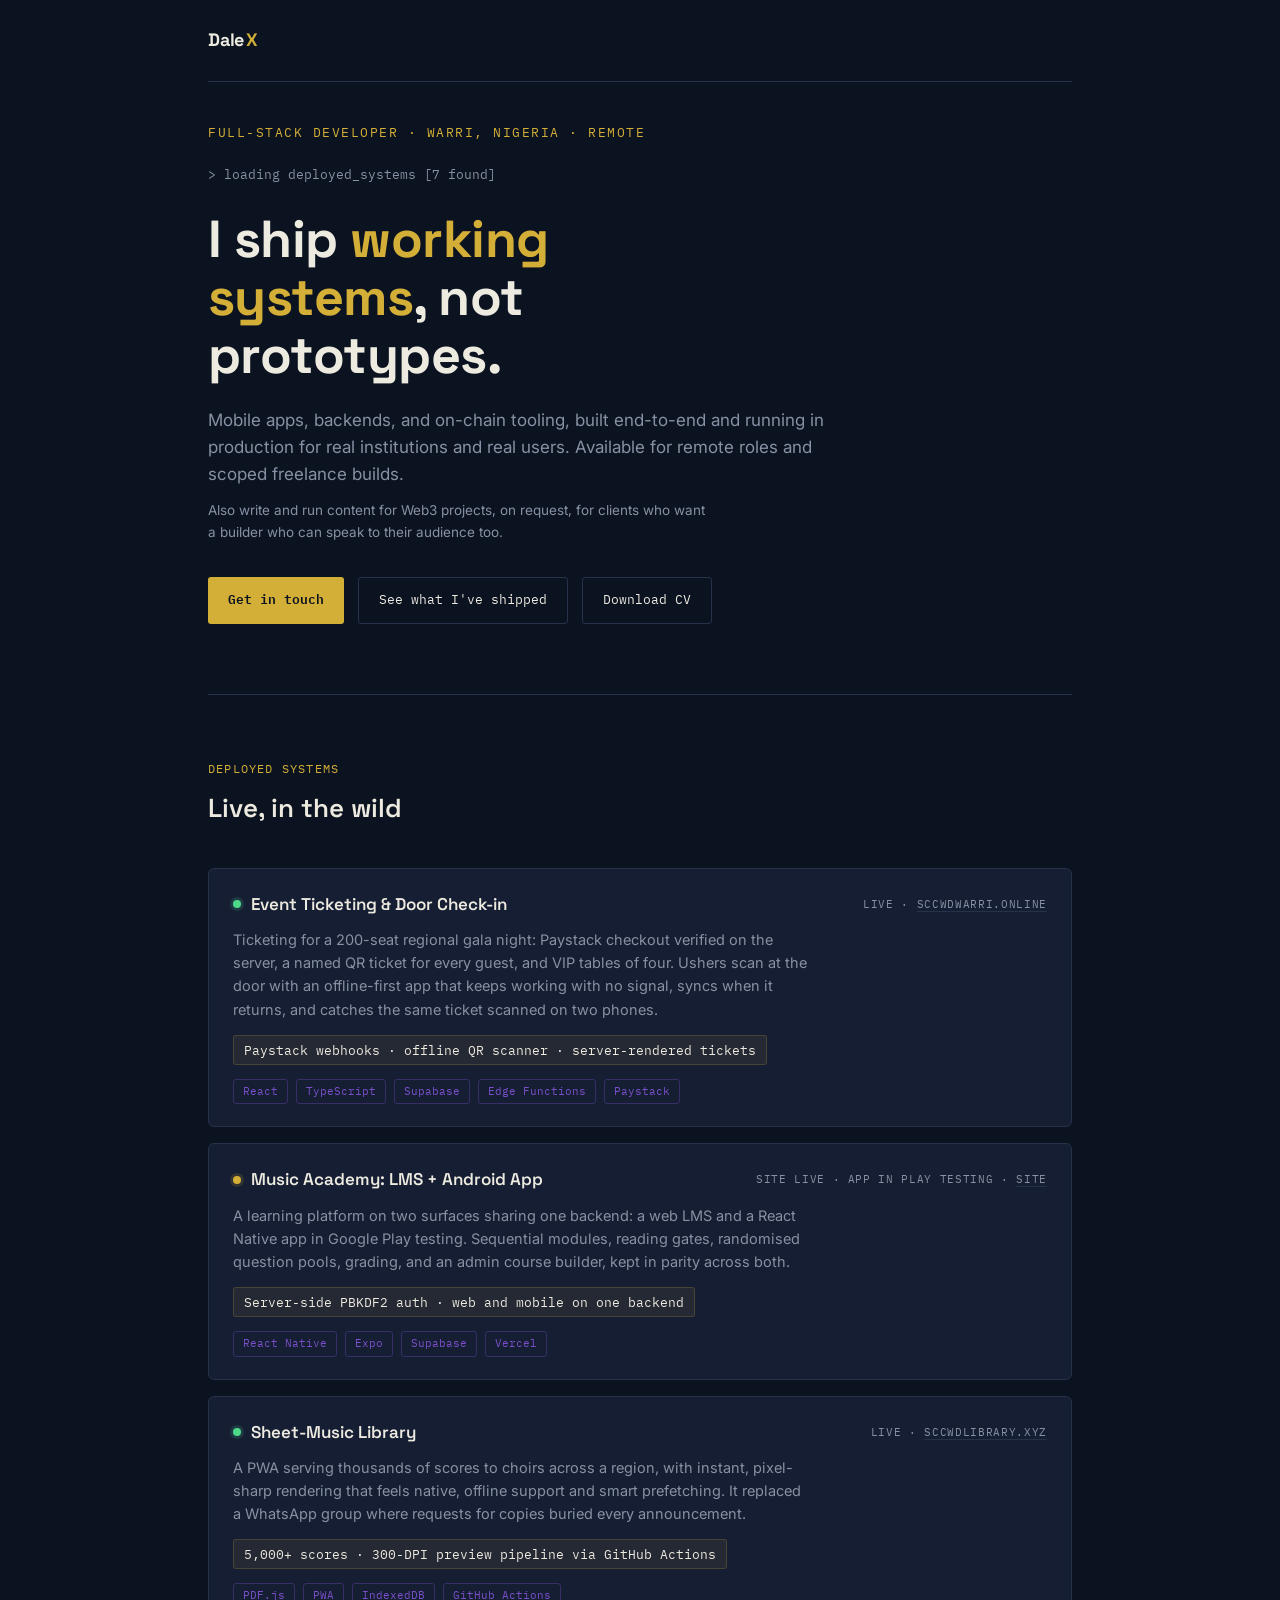
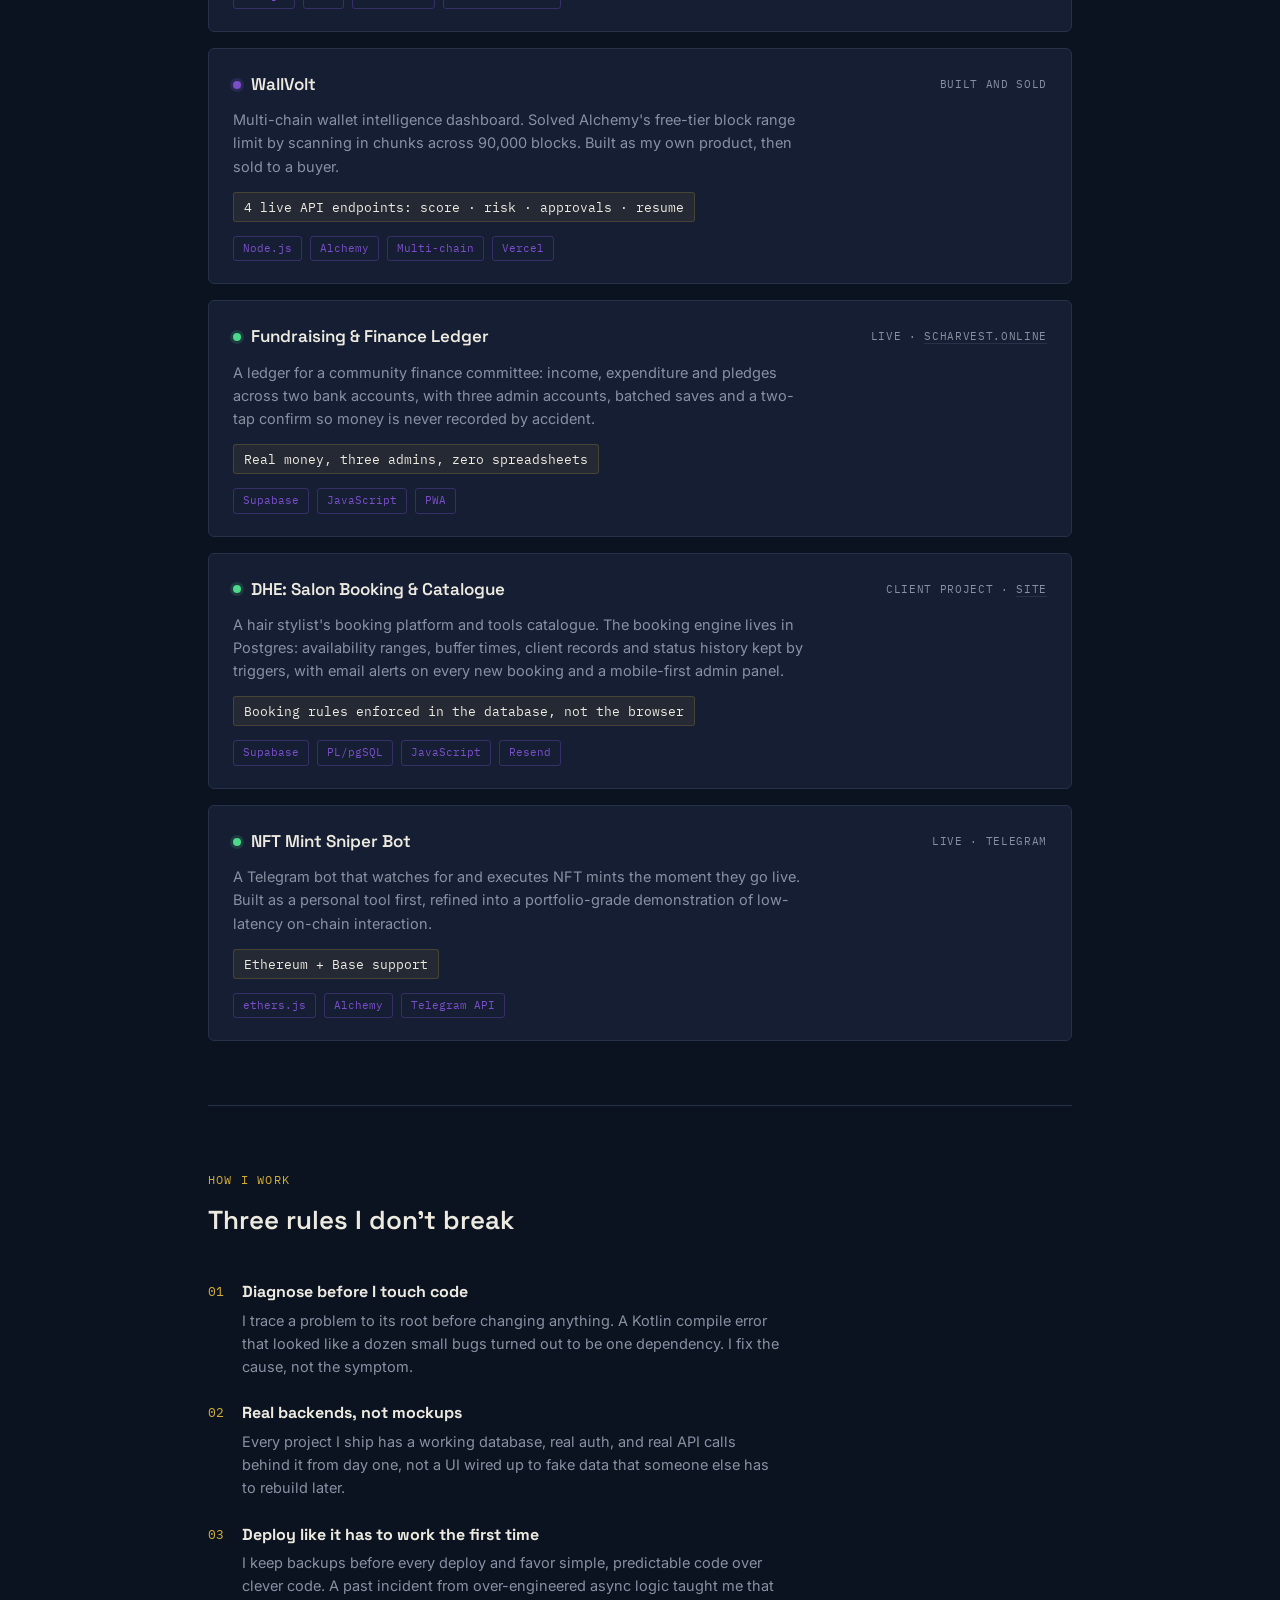
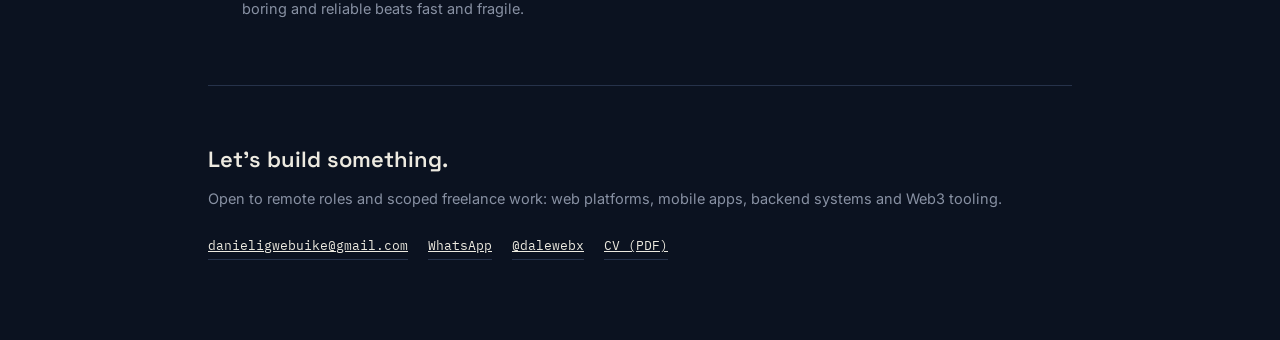
==== commit 45ef37b6: "Update index.html" ====
--- a/index.html
+++ b/index.html
@@ -4,6 +4,11 @@
 <meta charset="UTF-8">
 <meta name="viewport" content="width=device-width, initial-scale=1.0">
 <title>DaleX: Full-Stack Developer</title>
+<meta name="description" content="Daniel Dale Igwebuike (DaleX), full-stack developer in Warri, Nigeria. Payments, offline-ready web apps, mobile apps and on-chain tools, built end to end and running in production.">
+<meta property="og:title" content="DaleX: Full-Stack Developer">
+<meta property="og:description" content="Web platforms, mobile apps and on-chain tools, built end to end and running in production. Available for remote and freelance work.">
+<meta property="og:url" content="https://dalewebx.vercel.app/">
+<meta property="og:type" content="website">
 <link rel="icon" type="image/svg+xml" href="[data-uri]">
 <style>
   @import url('https://fonts.googleapis.com/css2?family=Space+Grotesk:wght@400;500;600;700&family=Inter:wght@400;500;600&family=IBM+Plex+Mono:wght@400;500&display=swap');
@@ -173,6 +178,9 @@
     flex-shrink:0;
   }
   .status-dot.review{background:var(--gold); box-shadow:0 0 0 3px rgba(212,175,55,0.15);}
+  .status-dot.sold{background:var(--violet); box-shadow:0 0 0 3px rgba(122,79,201,0.2);}
+  .sys-status a{text-decoration:none; border-bottom:1px solid var(--panel-border);}
+  .sys-status a:hover{color:var(--gold); border-color:var(--gold);}
 
   .sys-status{
     font-family:'IBM Plex Mono', monospace;
@@ -277,14 +285,15 @@
   </header>
 
   <section class="hero">
-    <div class="eyebrow">Full-Stack Developer · Lagos, Nigeria</div>
+    <div class="eyebrow">Full-Stack Developer · Warri, Nigeria · Remote</div>
     <div class="boot-log" id="bootLog"></div>
     <h1>I ship <span class="accent">working systems</span>, not prototypes.</h1>
-    <p class="lede">Mobile apps, backends, and on-chain tooling, built end-to-end and running in production for real institutions and real users. Available for scoped freelance builds.</p>
+    <p class="lede">Mobile apps, backends, and on-chain tooling, built end-to-end and running in production for real institutions and real users. Available for remote roles and scoped freelance builds.</p>
     <p style="color:var(--slate); font-size:13.5px; margin-top:-22px; margin-bottom:34px; max-width:56ch;">Also write and run content for Web3 projects, on request, for clients who want a builder who can speak to their audience too.</p>
     <div class="hero-cta">
-      <a class="btn btn-primary" href="mailto:dalewebxmarketing@gmail.com">Get in touch</a>
+      <a class="btn btn-primary" href="mailto:danieligwebuike@gmail.com">Get in touch</a>
       <a class="btn btn-secondary" href="#systems">See what I've shipped</a>
+      <a class="btn btn-secondary" href="Daniel-Dale-Igwebuike-CV.pdf" download>Download CV</a>
     </div>
   </section>
 
@@ -297,10 +306,46 @@
 
       <div class="sys-card">
         <div class="sys-top">
-          <div class="sys-name"><span class="status-dot"></span>WallVolt</div>
-          <div class="sys-status">Live · Vercel</div>
-        </div>
-        <p class="sys-desc">Multi-chain on-chain wallet intelligence dashboard. Solved Alchemy's free-tier block range limit by scanning in chunks across 90,000 blocks. Nothing about the architecture assumed the easy path.</p>
+          <div class="sys-name"><span class="status-dot"></span>Event Ticketing &amp; Door Check-in</div>
+          <div class="sys-status">Live · <a href="https://sccwdwarri.online" target="_blank" rel="noopener">sccwdwarri.online</a></div>
+        </div>
+        <p class="sys-desc">Ticketing for a 200-seat regional gala night: Paystack checkout verified on the server, a named QR ticket for every guest, and VIP tables of four. Ushers scan at the door with an offline-first app that keeps working with no signal, syncs when it returns, and catches the same ticket scanned on two phones.</p>
+        <div class="sys-metric">Paystack webhooks · offline QR scanner · server-rendered tickets</div>
+        <div class="tags">
+          <span class="tag">React</span><span class="tag">TypeScript</span><span class="tag">Supabase</span><span class="tag">Edge Functions</span><span class="tag">Paystack</span>
+        </div>
+      </div>
+
+      <div class="sys-card">
+        <div class="sys-top">
+          <div class="sys-name"><span class="status-dot review"></span>Music Academy: LMS + Android App</div>
+          <div class="sys-status">Site live · App in Play testing · <a href="https://catholicmusicacademy.net" target="_blank" rel="noopener">site</a></div>
+        </div>
+        <p class="sys-desc">A learning platform on two surfaces sharing one backend: a web LMS and a React Native app in Google Play testing. Sequential modules, reading gates, randomised question pools, grading, and an admin course builder, kept in parity across both.</p>
+        <div class="sys-metric">Server-side PBKDF2 auth · web and mobile on one backend</div>
+        <div class="tags">
+          <span class="tag">React Native</span><span class="tag">Expo</span><span class="tag">Supabase</span><span class="tag">Vercel</span>
+        </div>
+      </div>
+
+      <div class="sys-card">
+        <div class="sys-top">
+          <div class="sys-name"><span class="status-dot"></span>Sheet-Music Library</div>
+          <div class="sys-status">Live · <a href="https://sccwdlibrary.xyz" target="_blank" rel="noopener">sccwdlibrary.xyz</a></div>
+        </div>
+        <p class="sys-desc">A PWA serving thousands of scores to choirs across a region, with instant, pixel-sharp rendering that feels native, offline support and smart prefetching. It replaced a WhatsApp group where requests for copies buried every announcement.</p>
+        <div class="sys-metric">5,000+ scores · 300-DPI preview pipeline via GitHub Actions</div>
+        <div class="tags">
+          <span class="tag">PDF.js</span><span class="tag">PWA</span><span class="tag">IndexedDB</span><span class="tag">GitHub Actions</span>
+        </div>
+      </div>
+
+      <div class="sys-card">
+        <div class="sys-top">
+          <div class="sys-name"><span class="status-dot sold"></span>WallVolt</div>
+          <div class="sys-status">Built and sold</div>
+        </div>
+        <p class="sys-desc">Multi-chain wallet intelligence dashboard. Solved Alchemy's free-tier block range limit by scanning in chunks across 90,000 blocks. Built as my own product, then sold to a buyer.</p>
         <div class="sys-metric">4 live API endpoints: score · risk · approvals · resume</div>
         <div class="tags">
           <span class="tag">Node.js</span><span class="tag">Alchemy</span><span class="tag">Multi-chain</span><span class="tag">Vercel</span>
@@ -309,25 +354,25 @@
 
       <div class="sys-card">
         <div class="sys-top">
-          <div class="sys-name"><span class="status-dot review"></span>Catholic Music Academy</div>
-          <div class="sys-status">App in review · Site live</div>
-        </div>
-        <p class="sys-desc">A learning platform built across two surfaces: a mobile app in review for the Play Store, and its companion web platform, sharing one backend. Enrolment, course progress, push notifications, and certification, kept in parity across both.</p>
-        <div class="sys-metric">Server-side PBKDF2 auth · full push notification pipeline</div>
-        <div class="tags">
-          <span class="tag">React Native</span><span class="tag">Expo</span><span class="tag">Next.js</span><span class="tag">Supabase</span>
-        </div>
-      </div>
-
-      <div class="sys-card">
-        <div class="sys-top">
-          <div class="sys-name"><span class="status-dot"></span>SCCWD Song Library</div>
-          <div class="sys-status">Live · sccwdlibrary.xyz</div>
-        </div>
-        <p class="sys-desc">A private choir song library serving thousands of scores with instant, pixel-sharp rendering, built to feel native even as a web app, with offline support and smart prefetching.</p>
-        <div class="sys-metric">5,000+ songs · static preview pipeline via GitHub Actions</div>
-        <div class="tags">
-          <span class="tag">PDF.js</span><span class="tag">PWA</span><span class="tag">IndexedDB</span><span class="tag">GitHub Actions</span>
+          <div class="sys-name"><span class="status-dot"></span>Fundraising &amp; Finance Ledger</div>
+          <div class="sys-status">Live · <a href="https://scharvest.online" target="_blank" rel="noopener">scharvest.online</a></div>
+        </div>
+        <p class="sys-desc">A ledger for a community finance committee: income, expenditure and pledges across two bank accounts, with three admin accounts, batched saves and a two-tap confirm so money is never recorded by accident.</p>
+        <div class="sys-metric">Real money, three admins, zero spreadsheets</div>
+        <div class="tags">
+          <span class="tag">Supabase</span><span class="tag">JavaScript</span><span class="tag">PWA</span>
+        </div>
+      </div>
+
+      <div class="sys-card">
+        <div class="sys-top">
+          <div class="sys-name"><span class="status-dot"></span>DHE: Salon Booking &amp; Catalogue</div>
+          <div class="sys-status">Client project · <a href="https://dhe-site-eta.vercel.app/" target="_blank" rel="noopener">site</a></div>
+        </div>
+        <p class="sys-desc">A hair stylist's booking platform and tools catalogue. The booking engine lives in Postgres: availability ranges, buffer times, client records and status history kept by triggers, with email alerts on every new booking and a mobile-first admin panel.</p>
+        <div class="sys-metric">Booking rules enforced in the database, not the browser</div>
+        <div class="tags">
+          <span class="tag">Supabase</span><span class="tag">PL/pgSQL</span><span class="tag">JavaScript</span><span class="tag">Resend</span>
         </div>
       </div>
 
@@ -378,10 +423,12 @@
 
   <footer>
     <div class="footer-head">Let's build something.</div>
-    <p class="footer-sub">Open for scoped freelance work: mobile apps, backend systems, and Web3 tooling.</p>
+    <p class="footer-sub">Open to remote roles and scoped freelance work: web platforms, mobile apps, backend systems and Web3 tooling.</p>
     <div class="contact-row">
-      <a href="mailto:dalewebxmarketing@gmail.com">dalewebxmarketing@gmail.com</a>
-      <a href="https://x.com/dalewebx" target="_blank">@dalewebx</a>
+      <a href="mailto:danieligwebuike@gmail.com">danieligwebuike@gmail.com</a>
+      <a href="https://wa.me/2349056209920" target="_blank" rel="noopener">WhatsApp</a>
+      <a href="https://x.com/dalewebx" target="_blank" rel="noopener">@dalewebx</a>
+      <a href="Daniel-Dale-Igwebuike-CV.pdf" download>CV (PDF)</a>
     </div>
   </footer>
 
@@ -390,7 +437,7 @@
 <script>
   const lines = [
     "> initializing profile...",
-    "> loading deployed_systems [4 found]",
+    "> loading deployed_systems [7 found]",
     "> status: ready for new builds_"
   ];
   const el = document.getElementById('bootLog');
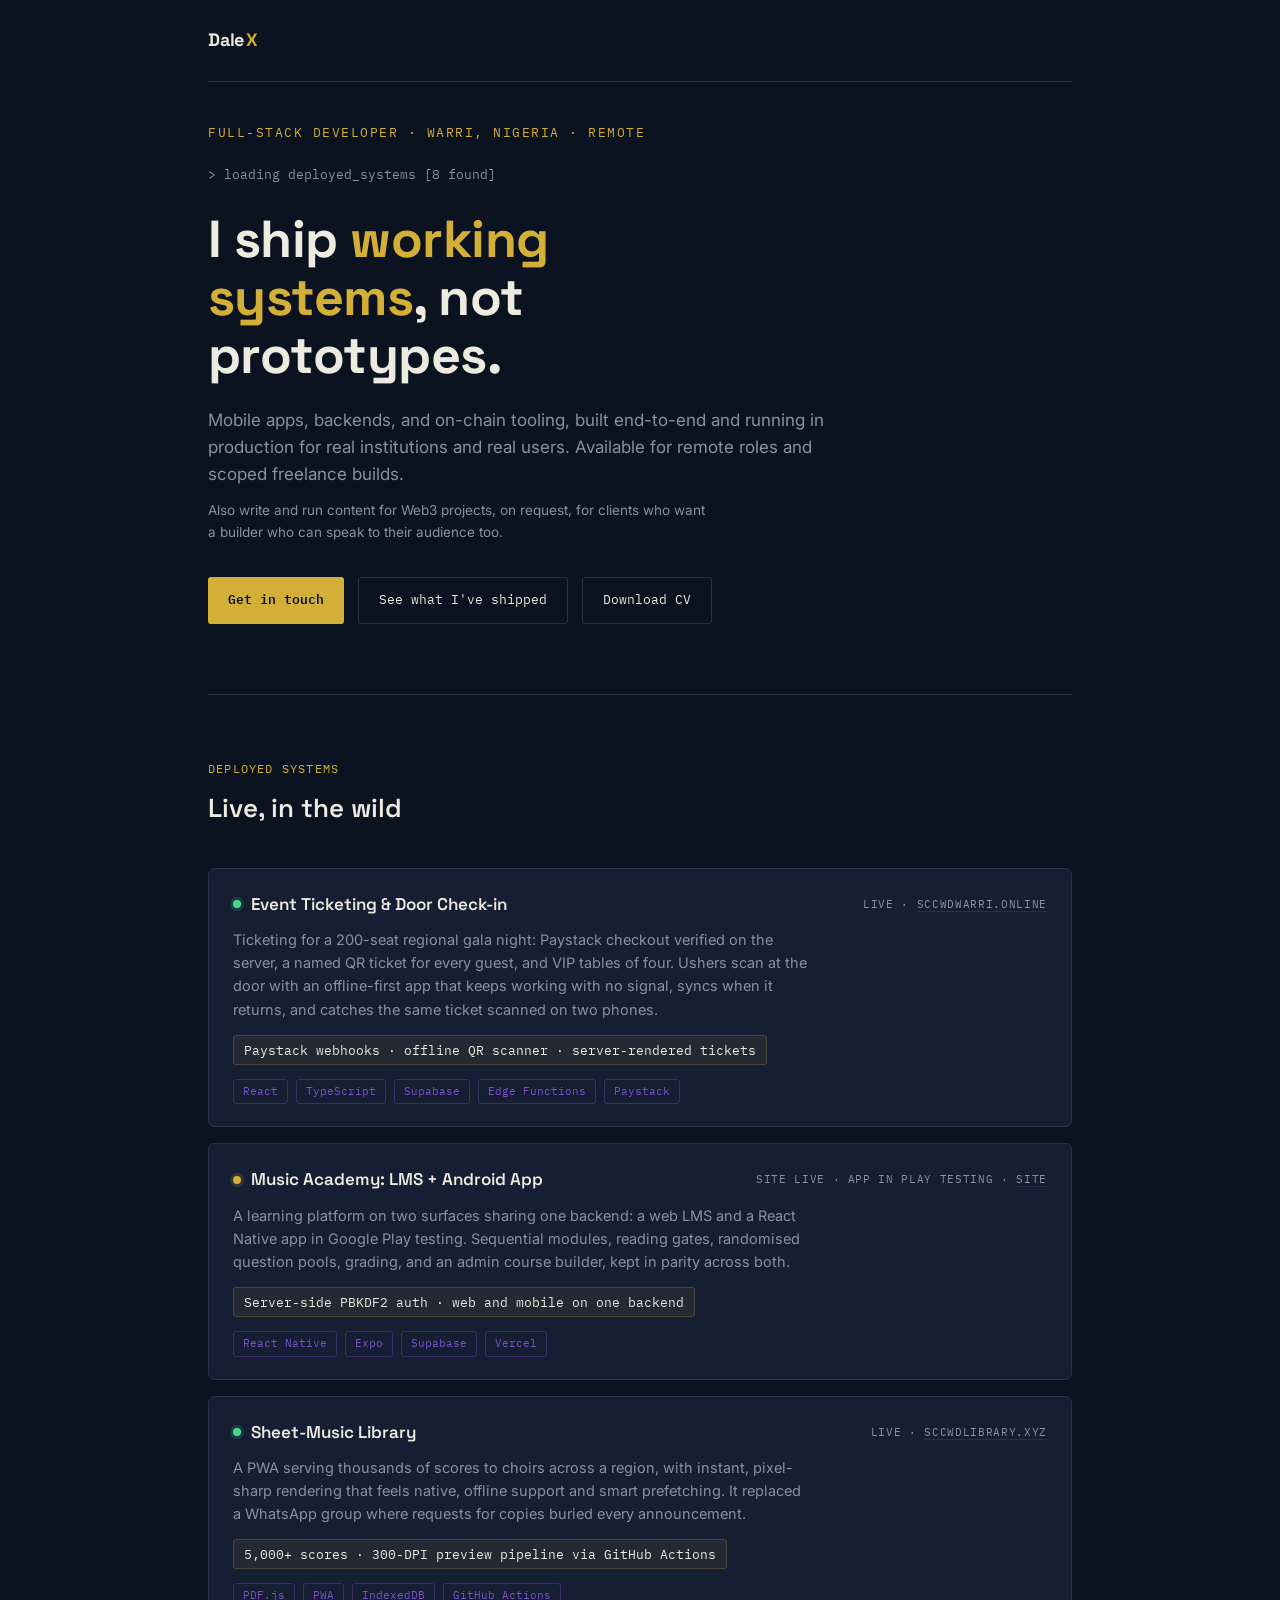
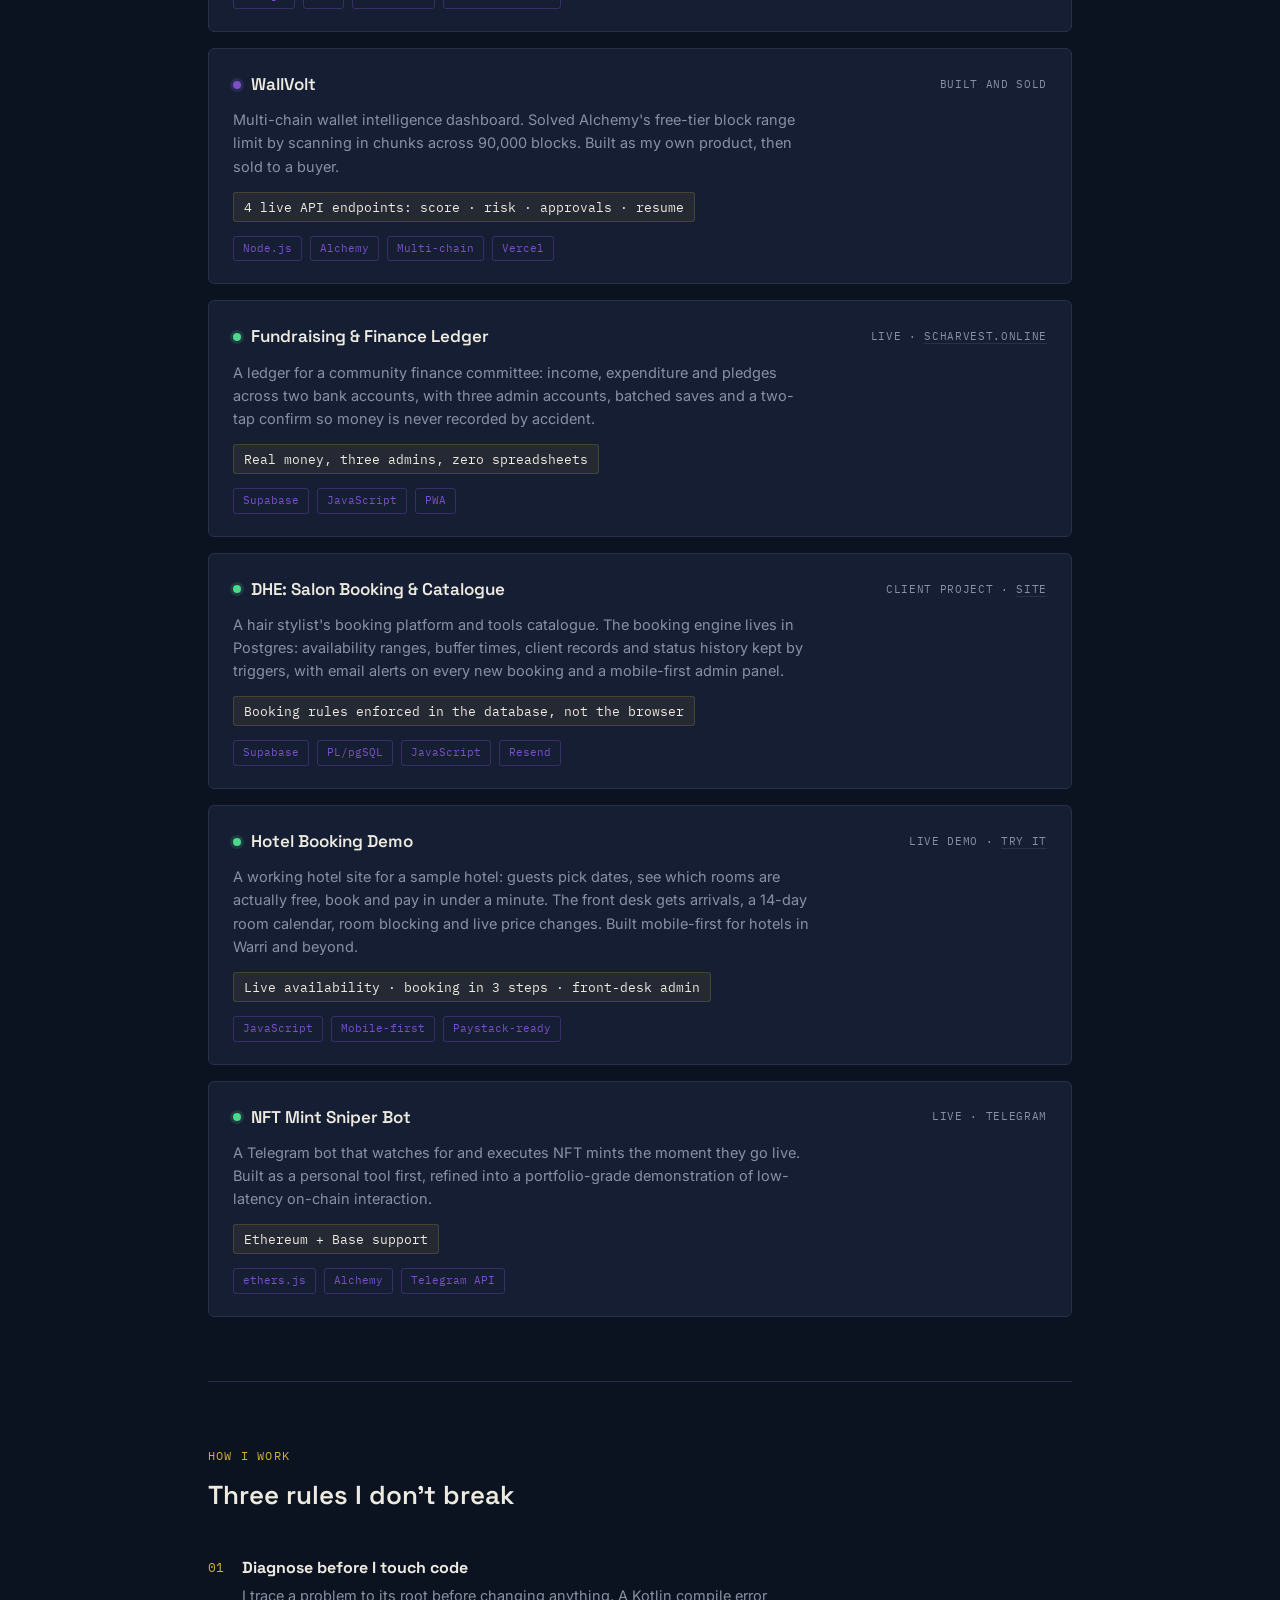
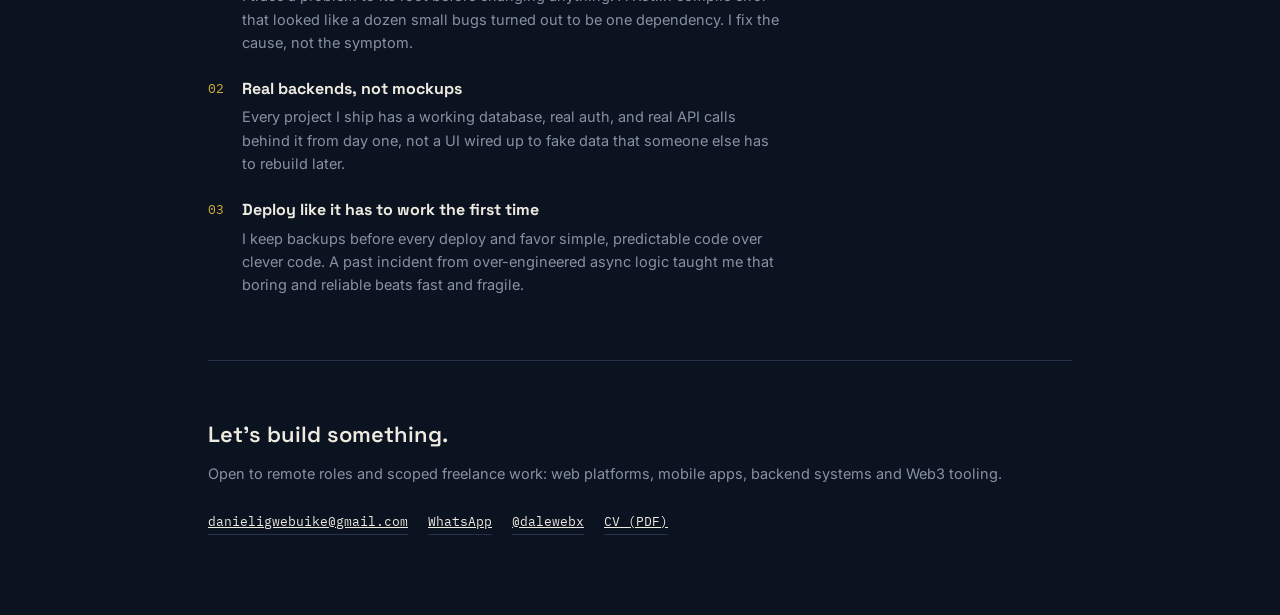
==== commit 34f7cadd: "fgfg" ====
--- a/index.html
+++ b/index.html
@@ -378,6 +378,18 @@
 
       <div class="sys-card">
         <div class="sys-top">
+          <div class="sys-name"><span class="status-dot"></span>Hotel Booking Demo</div>
+          <div class="sys-status">Live demo · <a href="/hotel-demo/" target="_blank" rel="noopener">try it</a></div>
+        </div>
+        <p class="sys-desc">A working hotel site for a sample hotel: guests pick dates, see which rooms are actually free, book and pay in under a minute. The front desk gets arrivals, a 14-day room calendar, room blocking and live price changes. Built mobile-first for hotels in Warri and beyond.</p>
+        <div class="sys-metric">Live availability · booking in 3 steps · front-desk admin</div>
+        <div class="tags">
+          <span class="tag">JavaScript</span><span class="tag">Mobile-first</span><span class="tag">Paystack-ready</span>
+        </div>
+      </div>
+
+      <div class="sys-card">
+        <div class="sys-top">
           <div class="sys-name"><span class="status-dot"></span>NFT Mint Sniper Bot</div>
           <div class="sys-status">Live · Telegram</div>
         </div>
@@ -437,7 +449,7 @@
 <script>
   const lines = [
     "> initializing profile...",
-    "> loading deployed_systems [7 found]",
+    "> loading deployed_systems [8 found]",
     "> status: ready for new builds_"
   ];
   const el = document.getElementById('bootLog');
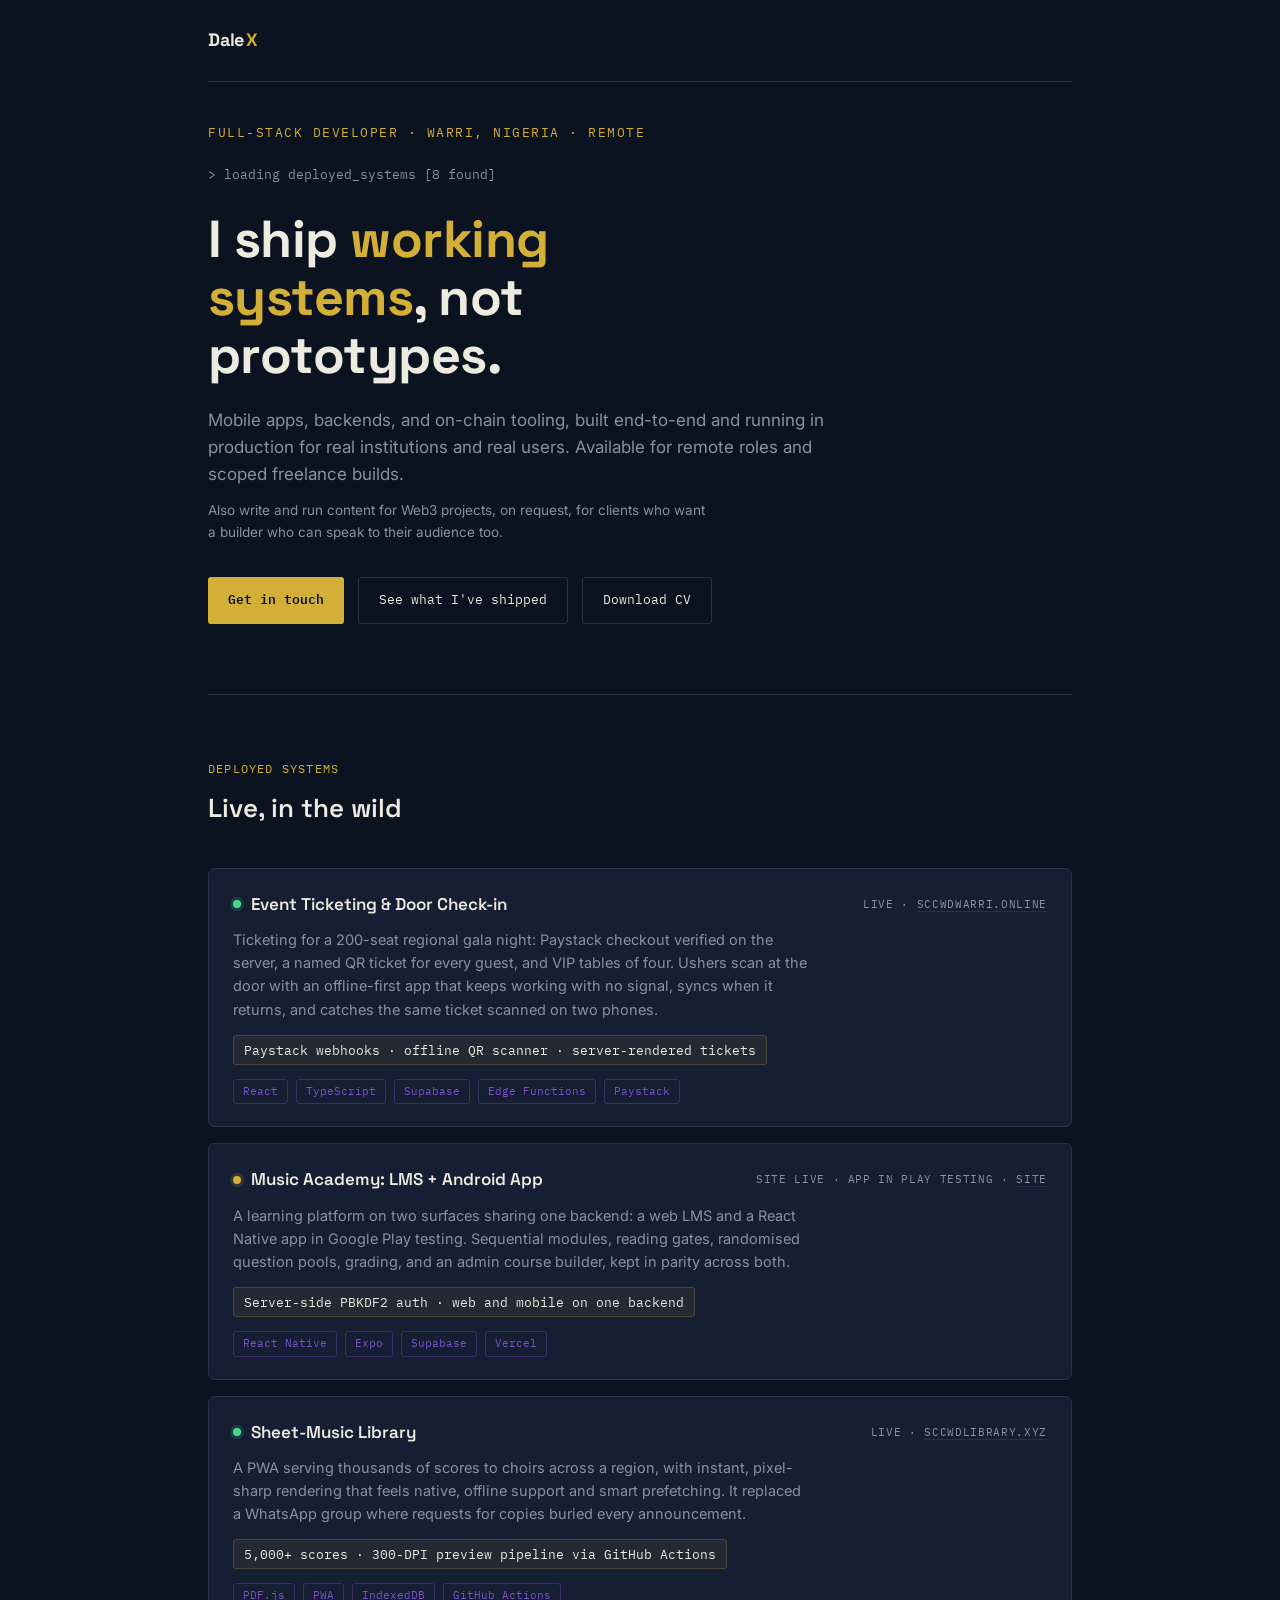
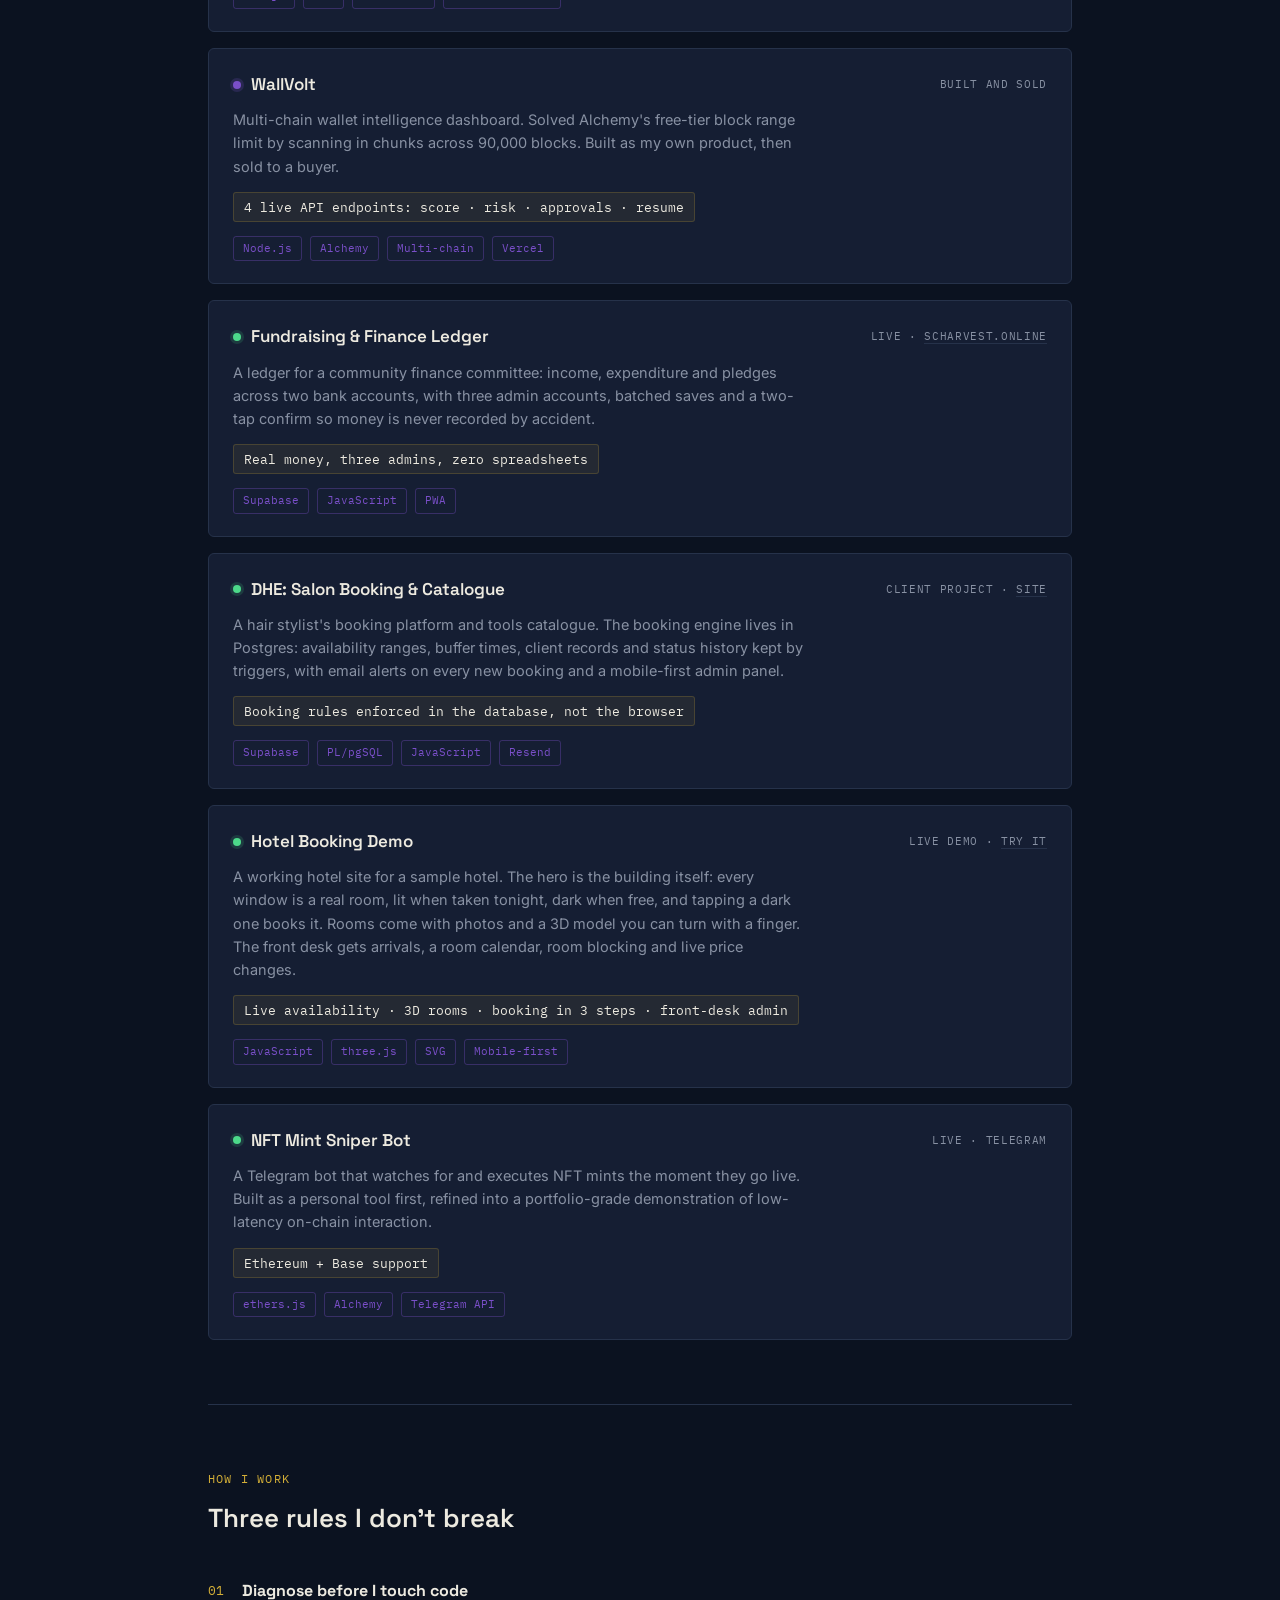
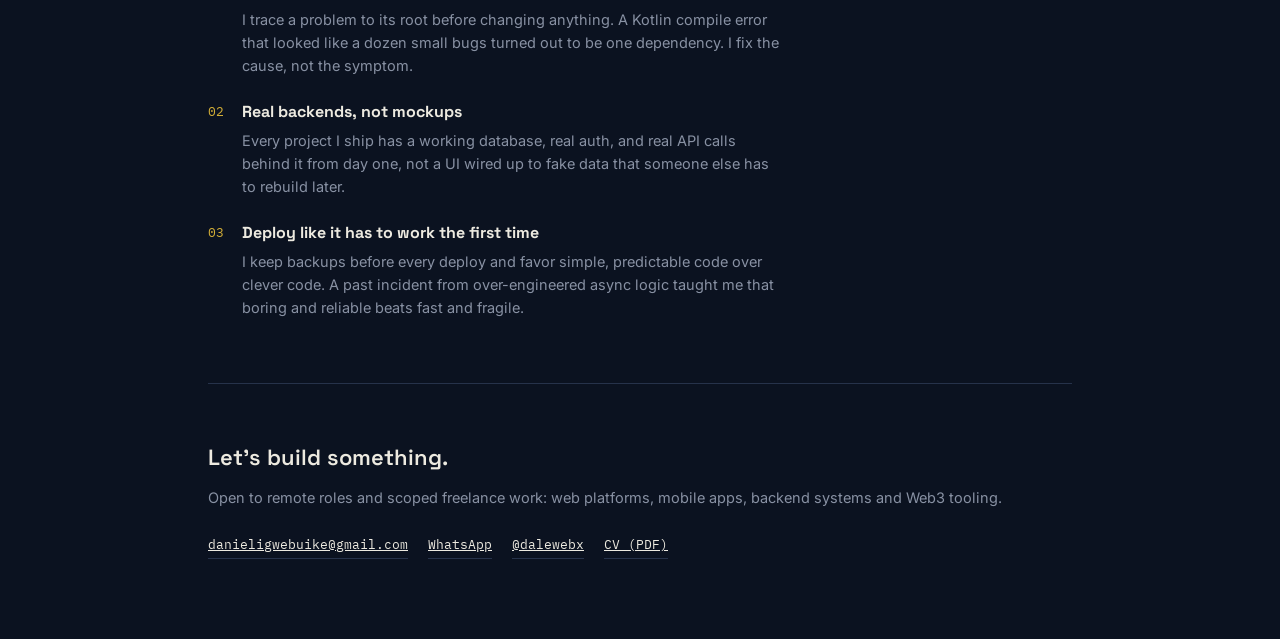
==== commit cd6f6b63: "uyutyryr" ====
--- a/index.html
+++ b/index.html
@@ -379,12 +379,12 @@
       <div class="sys-card">
         <div class="sys-top">
           <div class="sys-name"><span class="status-dot"></span>Hotel Booking Demo</div>
-          <div class="sys-status">Live demo · <a href="/hotel-demo/" target="_blank" rel="noopener">try it</a></div>
-        </div>
-        <p class="sys-desc">A working hotel site for a sample hotel: guests pick dates, see which rooms are actually free, book and pay in under a minute. The front desk gets arrivals, a 14-day room calendar, room blocking and live price changes. Built mobile-first for hotels in Warri and beyond.</p>
-        <div class="sys-metric">Live availability · booking in 3 steps · front-desk admin</div>
-        <div class="tags">
-          <span class="tag">JavaScript</span><span class="tag">Mobile-first</span><span class="tag">Paystack-ready</span>
+          <div class="sys-status">Live demo · <a href="https://palmview-demo.vercel.app" target="_blank" rel="noopener">try it</a></div>
+        </div>
+        <p class="sys-desc">A working hotel site for a sample hotel. The hero is the building itself: every window is a real room, lit when taken tonight, dark when free, and tapping a dark one books it. Rooms come with photos and a 3D model you can turn with a finger. The front desk gets arrivals, a room calendar, room blocking and live price changes.</p>
+        <div class="sys-metric">Live availability · 3D rooms · booking in 3 steps · front-desk admin</div>
+        <div class="tags">
+          <span class="tag">JavaScript</span><span class="tag">three.js</span><span class="tag">SVG</span><span class="tag">Mobile-first</span>
         </div>
       </div>
 
